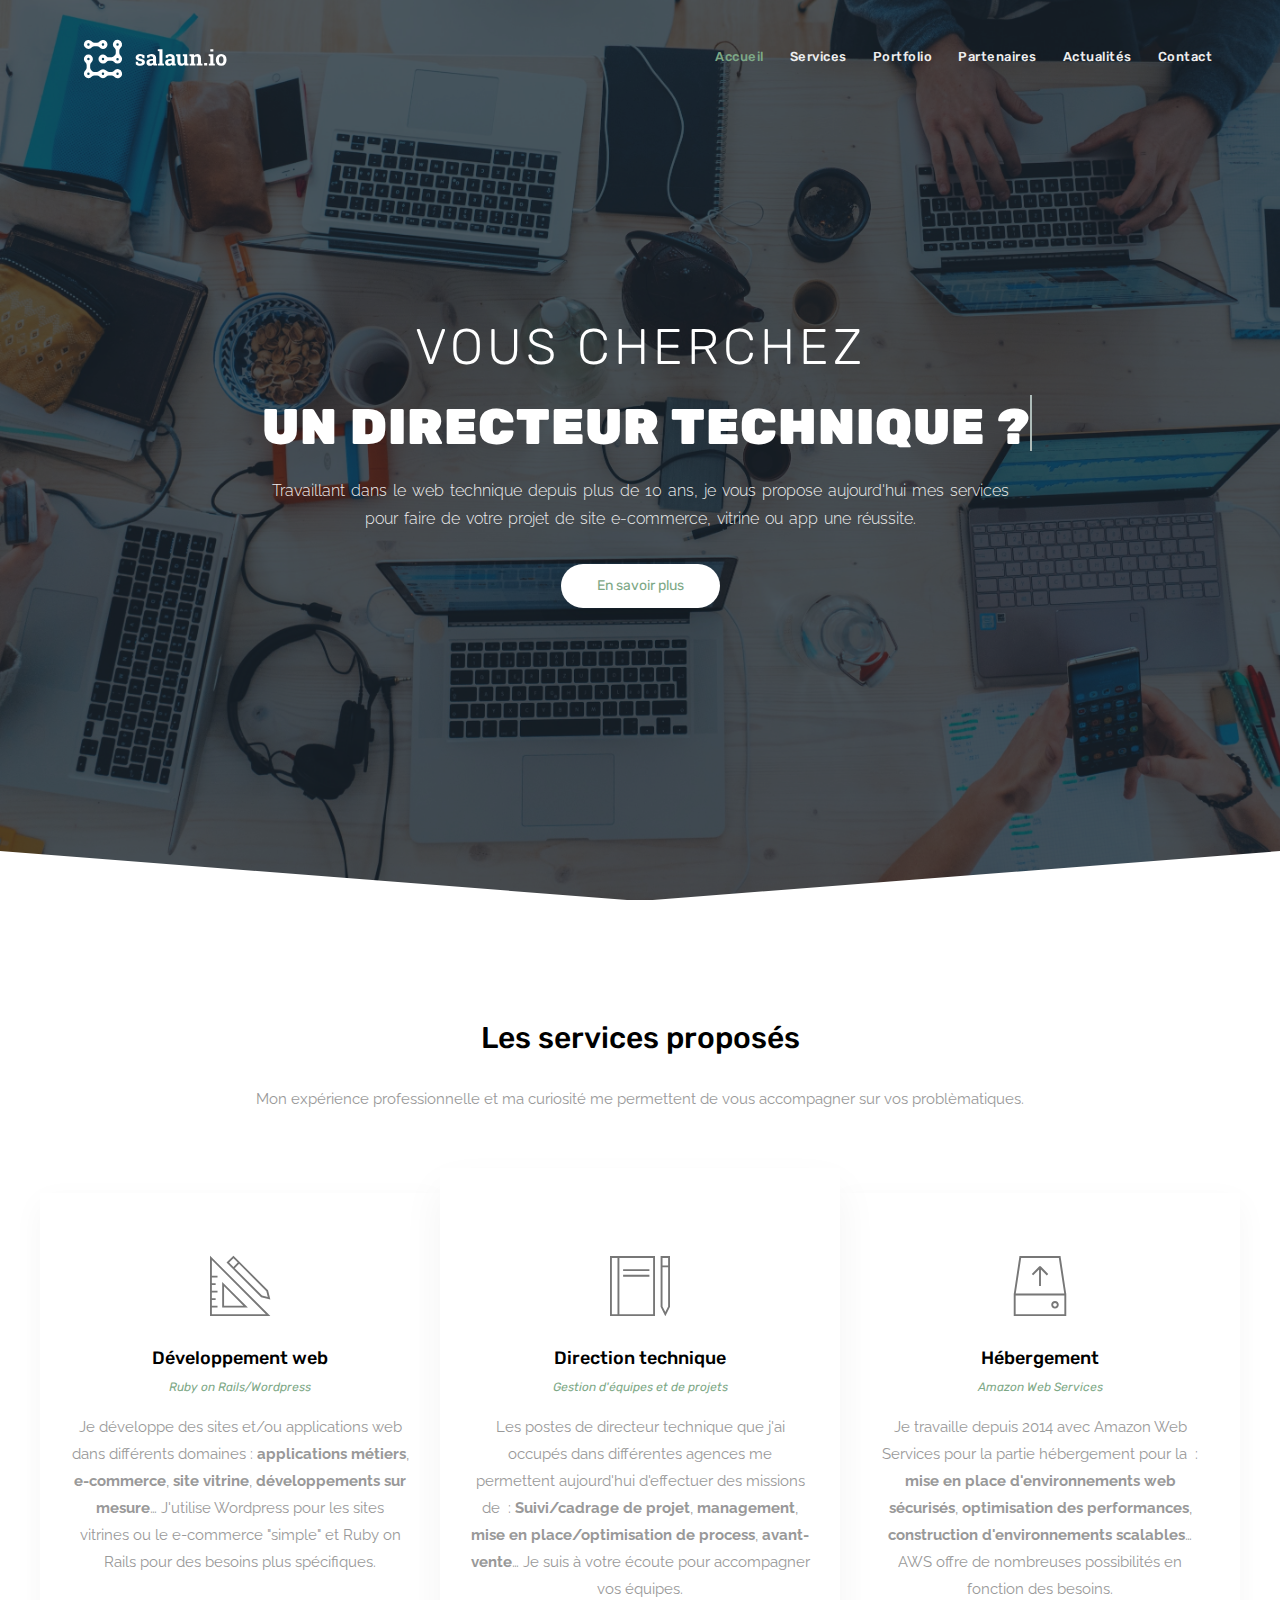
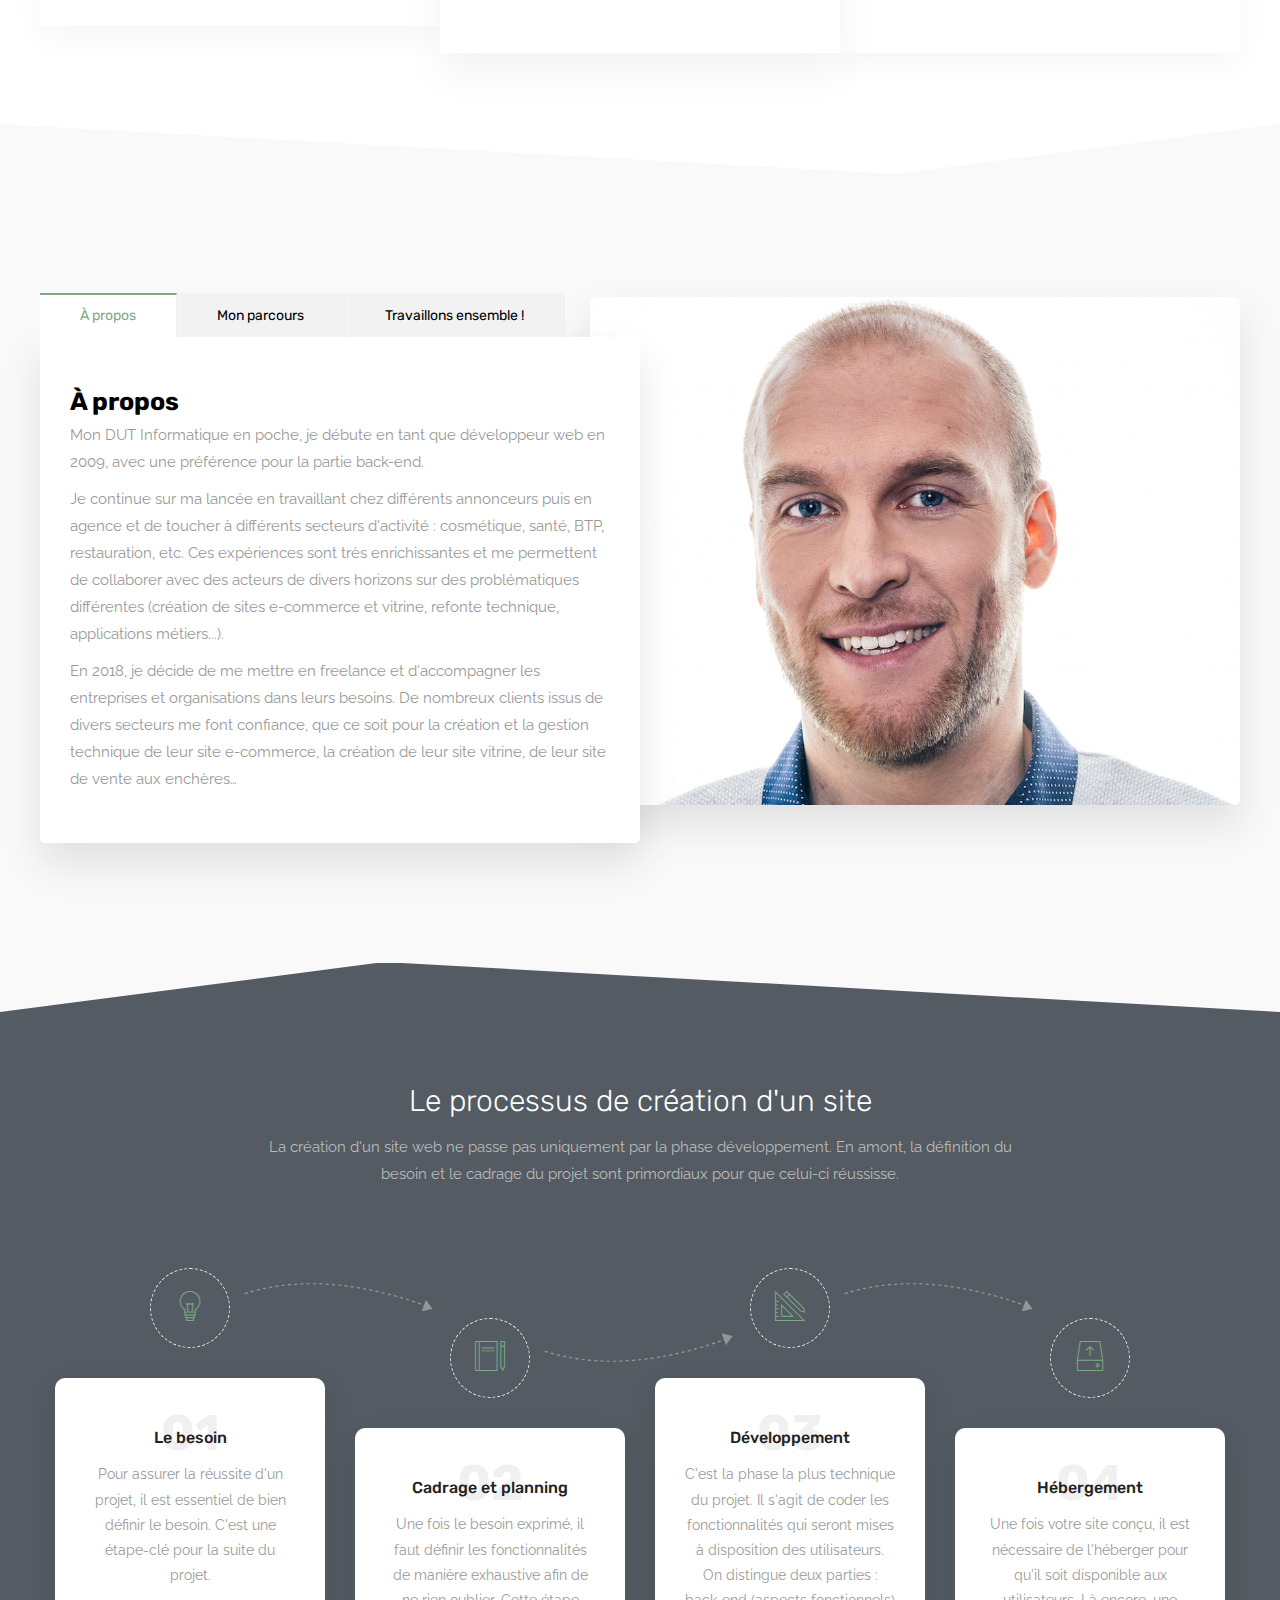
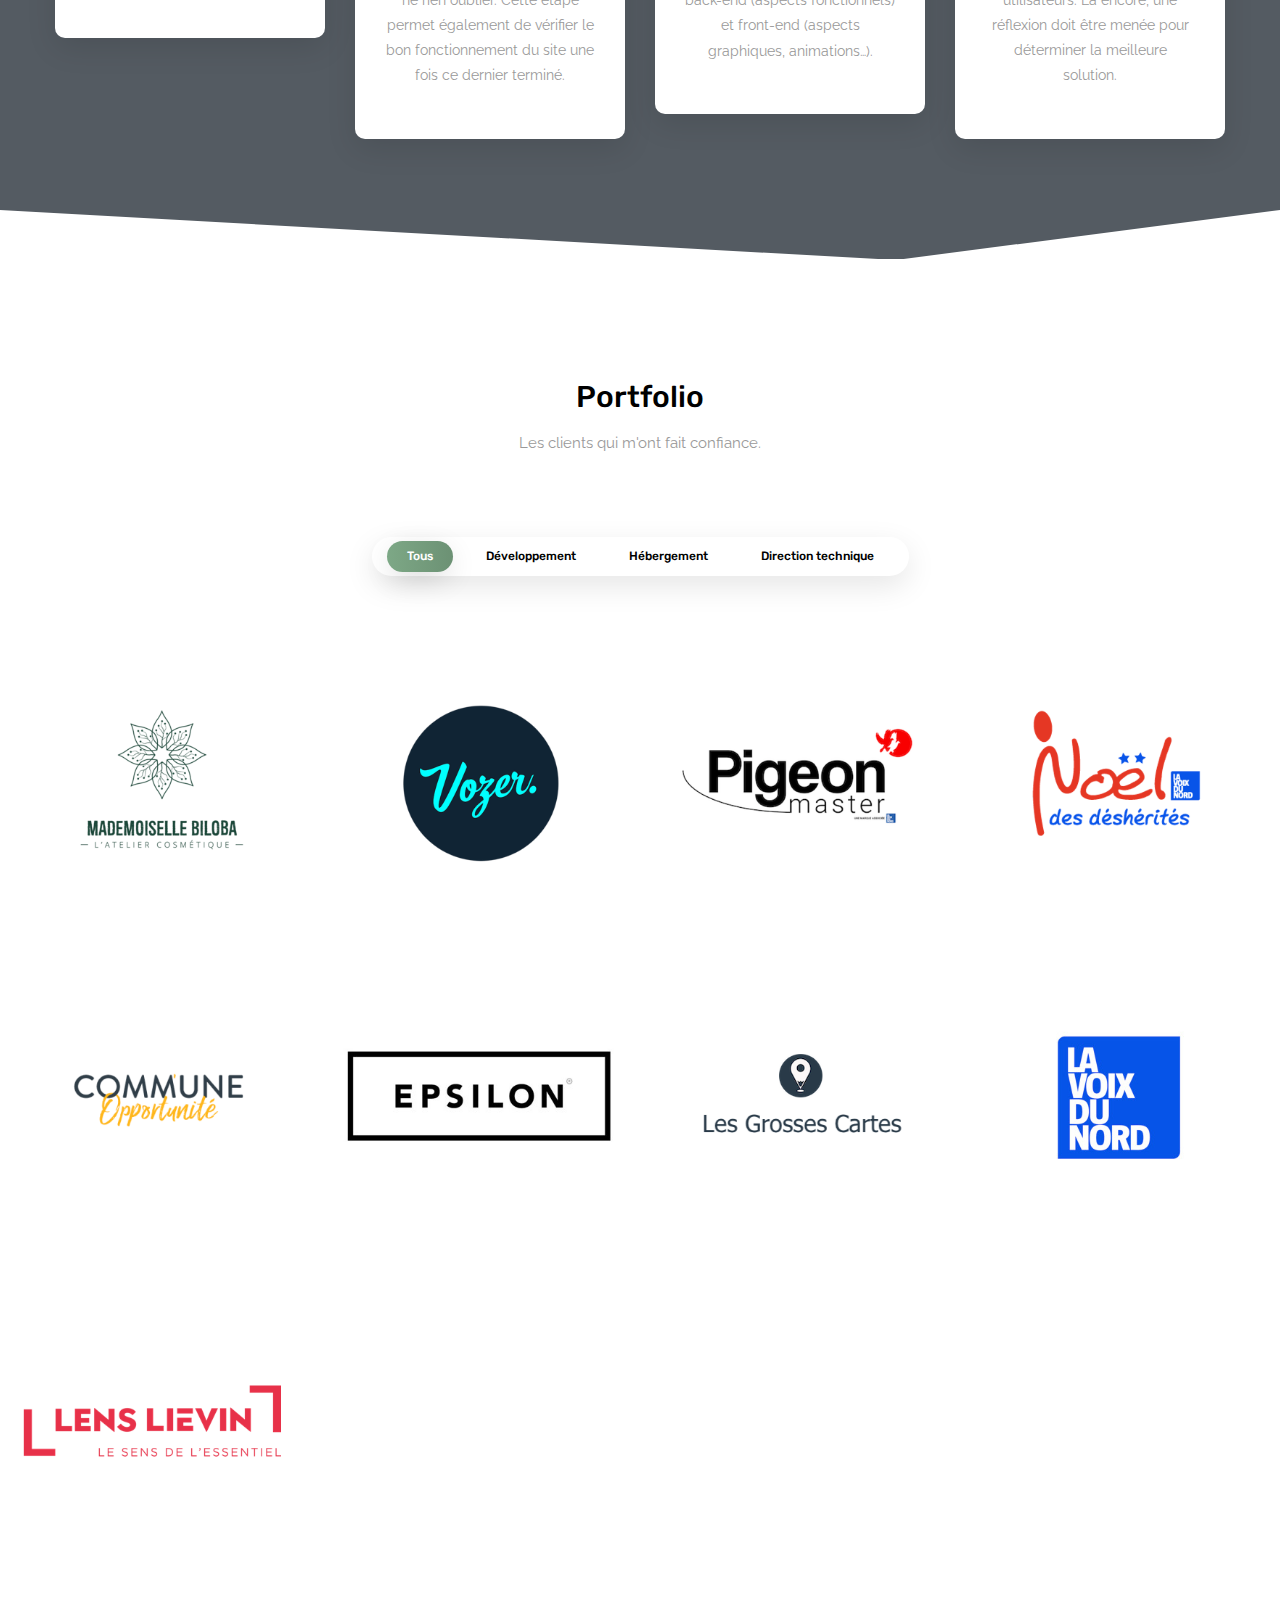
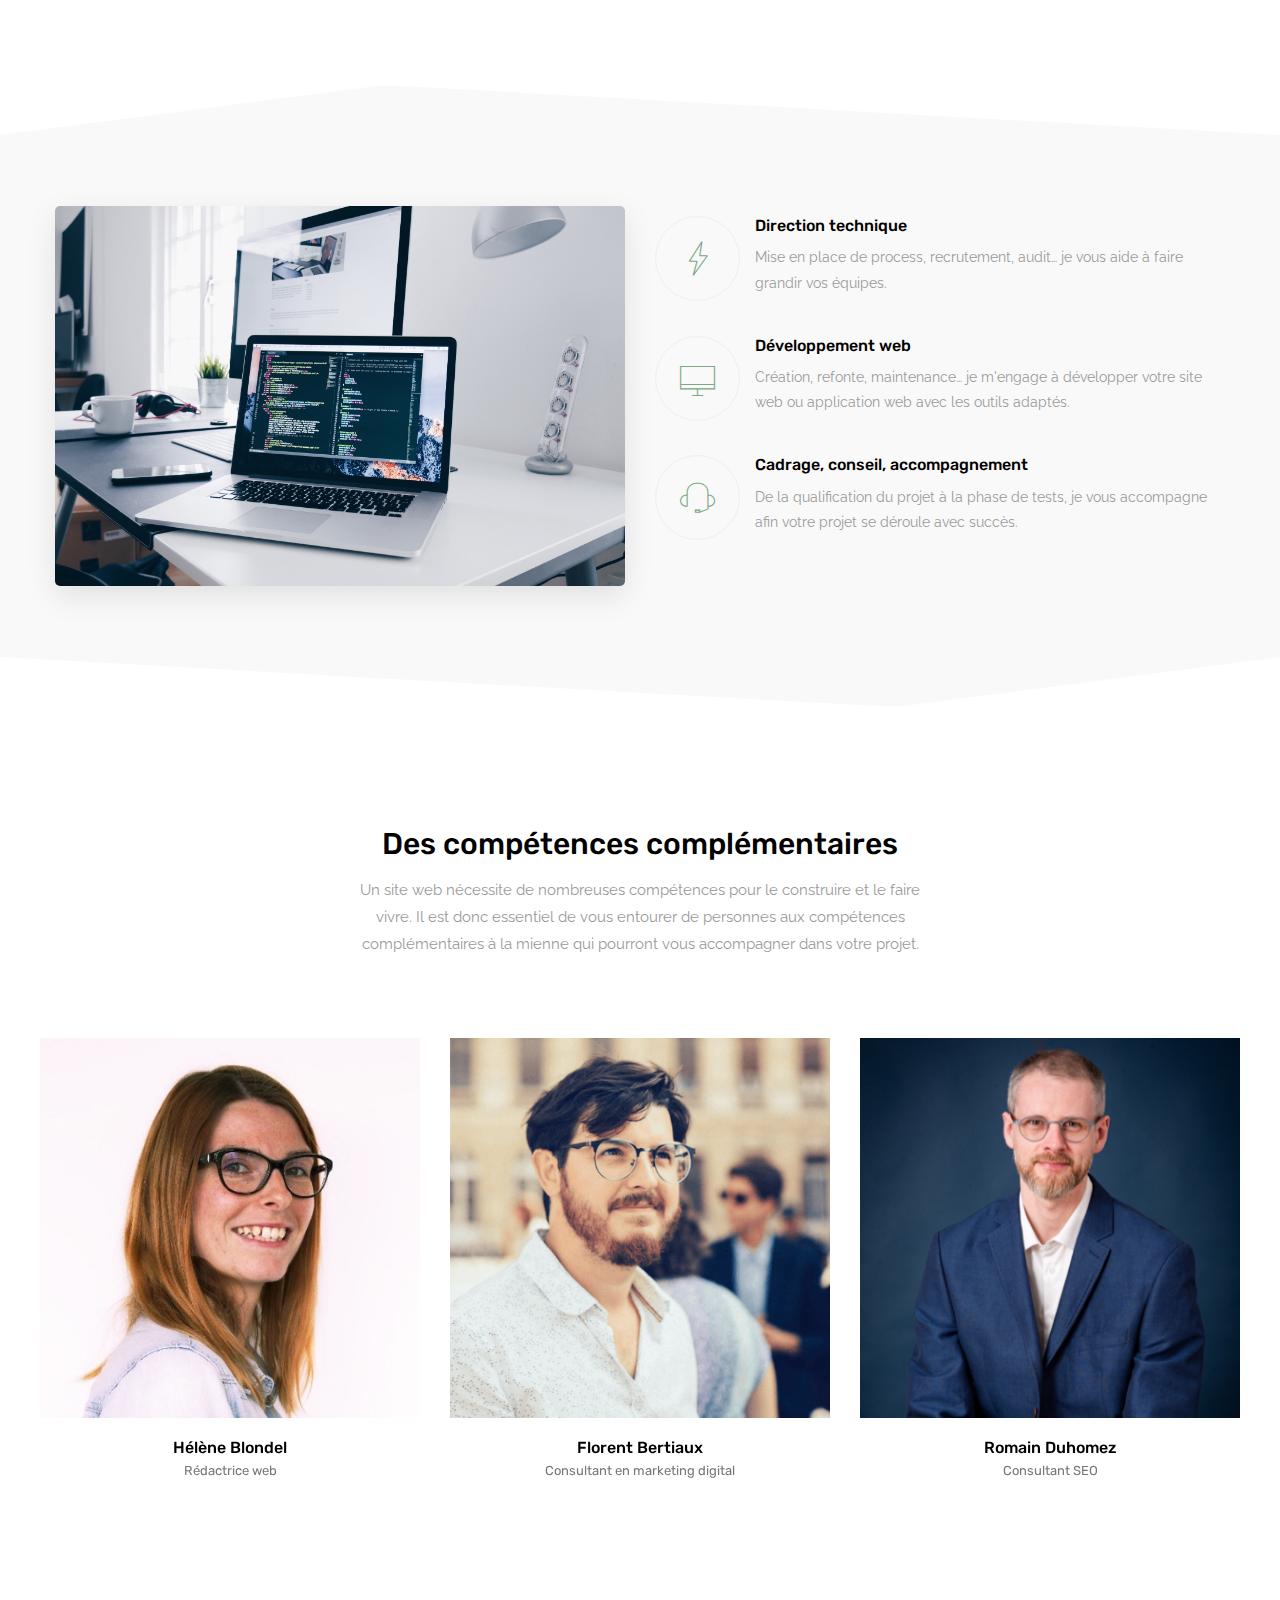
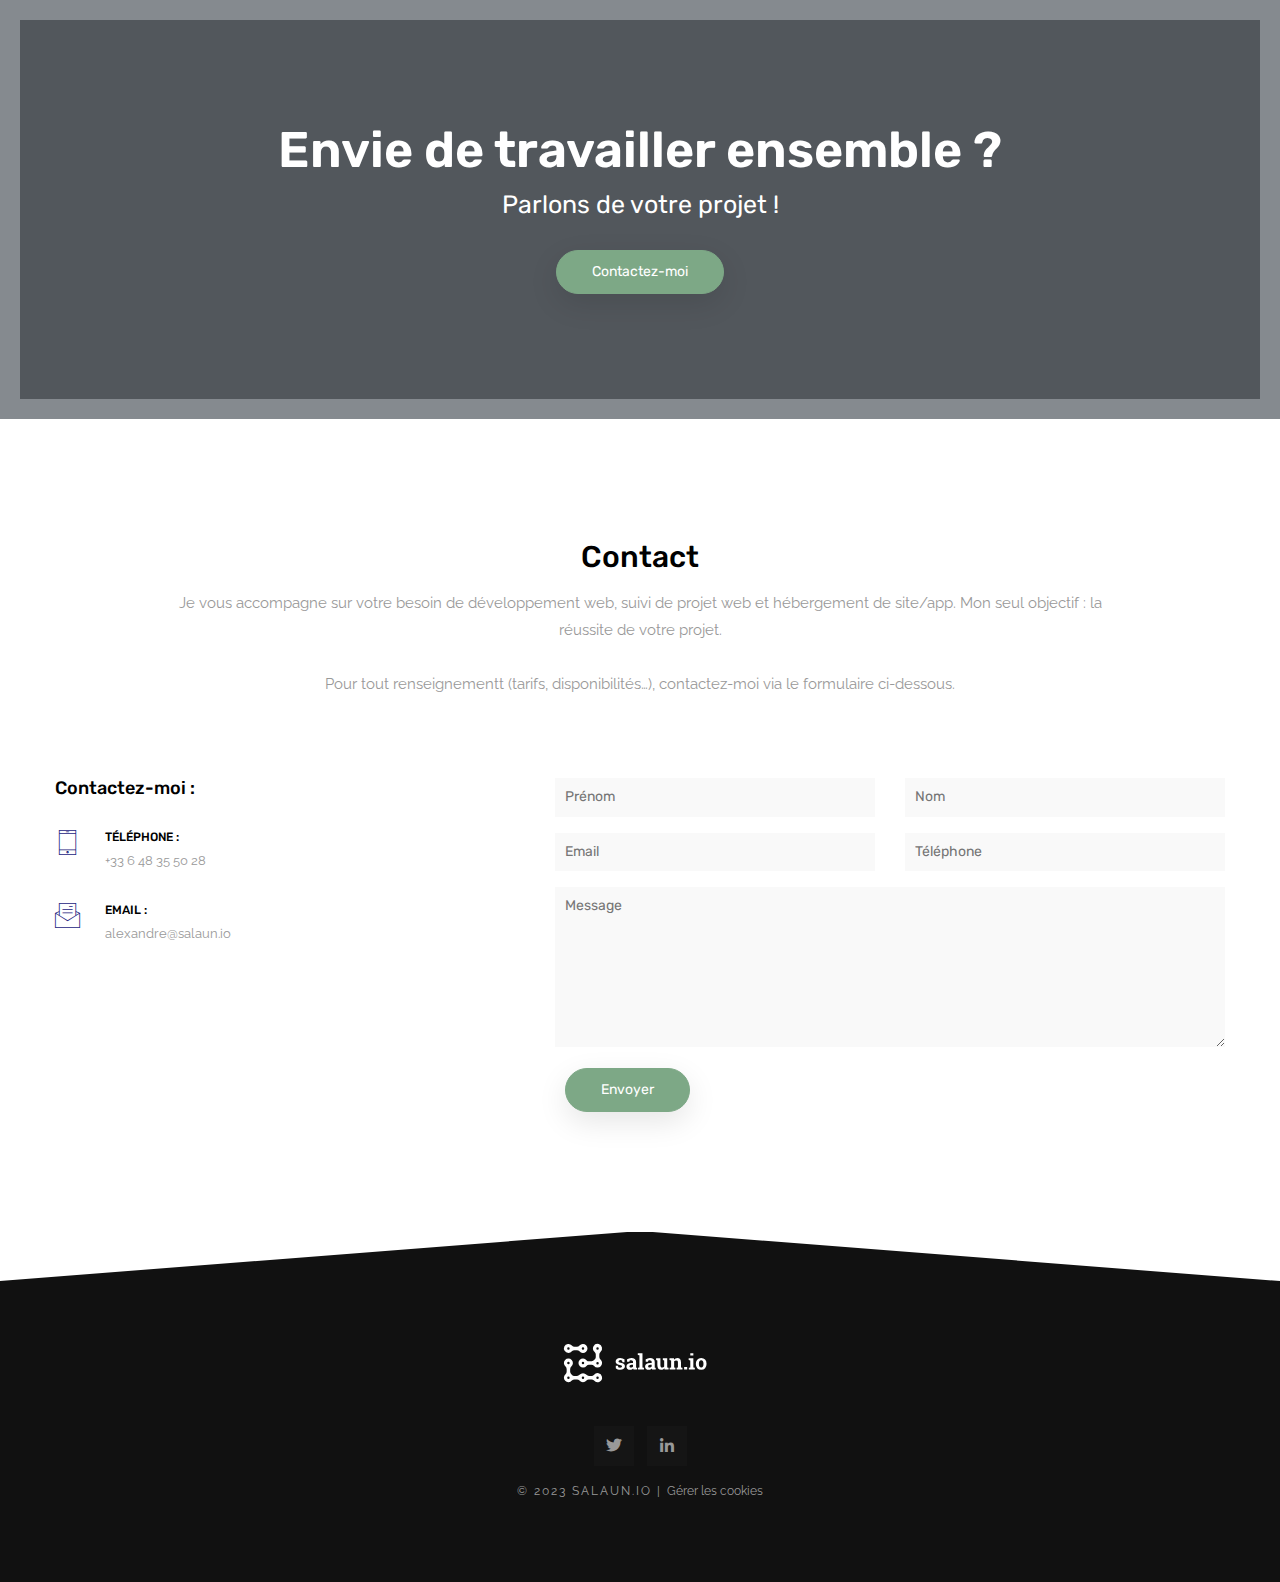
==== index.html @ d4b30d3d "Initial commit" ====
<!DOCTYPE html>
<html lang="fr">
  <head>
    <script id="Cookiebot" src="https://consent.cookiebot.com/uc.js" data-cbid="f3ce8b31-81d0-4a44-9e76-6435f26214bf" data-blockingmode="auto" type="text/javascript"></script>

    <meta charset="utf-8">
		<meta http-equiv="X-UA-Compatible" content="IE=edge" />
    <meta name="viewport" content="width=device-width, initial-scale=1, maximum-scale=1" />
		<meta name="author" content="Alexandre Salaün" />
    <meta name="description" content="Vous recherchez un développeur web ou chef de projet pour votre (futur) site e-commerce, vitrine ou app ? Découvrez mes services. Dispo sur Lille/Paris." />

    <title>Alexandre Salaün | Développement web & direction technique</title>

    <script data-cookieconsent="ignore">
      window.dataLayer = window.dataLayer || [];
      function gtag() {
        dataLayer.push(arguments);
      }
      gtag("consent", "default", {
        ad_storage: "denied",
        analytics_storage: "granted",
        wait_for_update: 500
      });
      gtag("set", "ads_data_redaction", true);
    </script>
    <!-- Google Tag Manager -->
    <script>(function(w,d,s,l,i){w[l]=w[l]||[];w[l].push({'gtm.start':
    new Date().getTime(),event:'gtm.js'});var f=d.getElementsByTagName(s)[0],
    j=d.createElement(s),dl=l!='dataLayer'?'&l='+l:'';j.async=true;j.src=
    'https://www.googletagmanager.com/gtm.js?id='+i+dl;f.parentNode.insertBefore(j,f);
    })(window,document,'script','dataLayer','GTM-WS8DFVT');</script>
    <!-- End Google Tag Manager -->

		<link rel="shortcut icon" href="img/favicon.ico" />
    <link rel="apple-touch-icon" href="touch-icon-iphone.png">
    <link rel="apple-touch-icon" sizes="76x76" href="touch-icon-ipad.png">
    <link rel="apple-touch-icon" sizes="120x120" href="touch-icon-iphone-retina.png">
    <link rel="apple-touch-icon" sizes="152x152" href="touch-icon-ipad-retina.png">

		<link href="https://fonts.googleapis.com/css?family=Raleway:100,200,300,400,500,600,700,800" rel="stylesheet">
    <link href="https://fonts.googleapis.com/css?family=Rubik:300,400,500,700,900" rel="stylesheet">

		<link rel="stylesheet" href="css/plugins.css" />
    <link rel="stylesheet" href="css/style.css" />
    <link rel="stylesheet" href="css/custom-style.css" />

    <meta property="og:url" content="https://alexandre.salaun.io/" />
    <meta property="og:locale" content="fr_FR" />
    <meta property="og:type" content="website" />
    <meta property="og:title" content="Alexandre Salaün | Développement web & direction technique" />
    <meta property="og:description" content="Vous recherchez un développeur web ou chef de projet pour votre (futur) site e-commerce, vitrine ou app ? Découvrez mes services. Dispo sur Lille/Paris." />
    <meta property="og:image" content="https://alexandre.salaun.io/img/salaun.io.png" />
  </head>
  <body>
    <!-- Google Tag Manager (noscript) -->
    <noscript><iframe src="https://www.googletagmanager.com/ns.html?id=GTM-WS8DFVT" height="0" width="0" style="display:none;visibility:hidden"></iframe></noscript>
    <!-- End Google Tag Manager (noscript) -->

    <script type="application/ld+json">
    {
      "@context": "http://schema.org",
      "@type": "Organization",
      "url": "https://alexandre.salaun.io",
      "name": "Alexandre Salaün",
      "email": "mailto:alexandre@salaun.io",
      "description": "Conseil et développement web",
      "telephone": "+33648355028"
      }
    }
    </script>

  	<div class="loading">
  		<div class="text-center middle">
  			<div class="lds-ellipsis">
          <div></div>
          <div></div>
          <div></div>
          <div></div>
        </div>
  		</div>
  	</div>
		<nav class="navbar navbar-expand-lg">
			<div class="container">
        <a class="logo" href="#">
          <img src="img/logo-light.svg" alt="salaun.io">
        </a>

			  <button class="navbar-toggler" type="button" data-toggle="collapse" data-target="#navbarSupportedContent" aria-controls="navbarSupportedContent" aria-expanded="false" aria-label="Toggle navigation">
			    <span class="icon-bar"><i class="fas fa-bars"></i></span>
			  </button>

			  <div class="collapse navbar-collapse" id="navbarSupportedContent">
			    <ul class="navbar-nav ml-auto">
			      <li class="nav-item">
			        <a class="nav-link active" href="#" data-scroll-nav="0">Accueil</a>
			      </li>
			      <li class="nav-item">
              <a class="nav-link" href="#" data-scroll-nav="1">Services</a>
            </li>
			      <li class="nav-item">
			        <a class="nav-link" href="#" data-scroll-nav="2">Portfolio</a>
			      </li>
            <li class="nav-item">
              <a class="nav-link" href="#" data-scroll-nav="3">Partenaires</a>
            </li>
			      <li class="nav-item">
			        <a class="nav-link" href="#" data-scroll-nav="4">Actualités</a>
			      </li>
			      <li class="nav-item">
			        <a class="nav-link" href="#" data-scroll-nav="5">Contact</a>
			      </li>
			    </ul>
			  </div>
			</div>
		</nav>

    <header class="header valign bg-img" data-scroll-index="0" data-overlay-dark="7" data-background="img/header-bg.jpg" data-stellar-background-ratio="0.5">
    	<div class="container">
    		<div class="text-center caption mt-30">
          <h4>Vous cherchez</h4>
          <h1 class="cd-headline clip">
              <span class="blc"></span>
              <span class="cd-words-wrapper">
                <b class="is-visible">un directeur technique ?</b>
                <b>un développeur web ?</b>
                <b>un accompagnement adapté ?</b>
              </span>
          </h1>
          <div class="row">
            <div class="offset-md-1 col-md-10 offset-lg-2 col-lg-8">
              <p>Travaillant dans le web technique depuis plus de 10 ans, je vous propose aujourd'hui mes services pour faire de votre projet de site e-commerce, vitrine ou app une réussite.</p>
            </div>
          </div>
          <a href="#" data-scroll-nav="1" class="butn butn-light mt-30">
            <span>En savoir plus</span>
          </a>
        </div>
    	</div>
      <div class="curve curve-bottom curve-center"></div>
    </header>

    <section class="hero" data-scroll-index="1">
      <div class="section-padding pos-re">
        <div class="container">
          <div class="row">
            <div class="offset-lg-2 col-lg-8 offset-md-1 col-md-10 text-center mb-80">
              <h4 class="extra-title">Les services proposés</h4>
              <p>Mon expérience professionnelle et ma curiosité me permettent de vous accompagner sur vos problèmatiques.</p>
            </div>

            <div class="feat-item mb-md50 col-lg-4">
              <div class="text-center">
                <span class="icon icon-basic-pencil-ruler"></span>
                <h5>Développement web</h5>
                <h6>Ruby on Rails/Wordpress</h6>
                <p>Je développe des sites et/ou applications web dans différents domaines&nbsp;: <b>applications métiers</b>, <b>e-commerce</b>, <b>site vitrine</b>, <b>développements sur mesure</b>… J'utilise Wordpress pour les sites vitrines ou le e-commerce "simple" et Ruby on Rails pour des besoins plus spécifiques.</p>
              </div>
            </div>

            <div class="feat-item active mb-md50 col-lg-4">
              <div class="text-center">
                <span class="icon icon-basic-book-pencil"></span>
                <h5>Direction technique</h5>
                <h6>Gestion d'équipes et de projets</h6>
                <p>Les postes de directeur technique que j'ai occupés dans différentes agences me permettent aujourd'hui d'effectuer des missions de &nbsp;: <b>Suivi/cadrage de projet</b>, <b>management</b>, <b>mise en place/optimisation de process</b>, <b>avant-vente</b>… Je suis à votre écoute pour accompagner vos équipes.</p>
              </div>
            </div>

            <div class="feat-item col-lg-4">
              <div class="text-center">
                <span class="icon icon-basic-server-upload"></span>
                <h5>Hébergement</h5>
                <h6>Amazon Web Services</h6>
                <p>Je travaille depuis 2014 avec Amazon Web Services pour la partie hébergement pour la &nbsp;: <b>mise en place d'environnements web sécurisés</b>, <b>optimisation des performances</b>, <b>construction d'environnements scalables</b>… AWS offre de nombreuses possibilités en fonction des besoins.</p>
              </div>
            </div>
          </div>
        </div>
        <div class="curve curve-gray-b curve-bottom"></div>
      </div>

      <div class="tabs-section section-padding bg-gray">
        <div class="container">
          <div class="row">
            <ul class="col-md-12 nav nav-pills tabs" id="pills-tab" role="tablist">
              <li class="nav-item one active">
                <a class="nav-link active" id="pills-home-tab" data-toggle="pill" href="#tab1" role="tab" aria-controls="tab1" aria-selected="true">À propos</a>
              </li>
              <li class="nav-item two">
                <a class="nav-link" id="pills-profile-tab" data-toggle="pill" href="#tab2" role="tab" aria-controls="tab2" aria-selected="false">Mon parcours</a>
              </li>
              <li class="nav-item three">
                <a class="nav-link" id="pills-contact-tab" data-toggle="pill" href="#tab3" role="tab" aria-controls="tab3" aria-selected="false">Travaillons ensemble !</a>
              </li>
            </ul>

            <div class="tab-content col-lg-12" id="pills-tabContent">
              <div class="tab-pane fade show active" id="tab1" role="tabpanel" aria-labelledby="pills-home-tab">
                <div class="row">
                  <div class="left col-lg-6">
                    <div class="about box-white">
                      <h5 class="title">À propos</h5>
                      <p class="mb-10">Mon DUT Informatique en poche, je débute en tant que développeur web en 2009, avec une préférence pour la partie back-end.</p>
                      <p class="mb-10">Je continue sur ma lancée en travaillant chez différents annonceurs puis en agence et de toucher à différents secteurs d'activité : cosmétique, santé, BTP, restauration, etc. Ces expériences sont très enrichissantes et me permettent de collaborer avec des acteurs de divers horizons sur des problématiques différentes (création de sites e-commerce et vitrine, refonte technique, applications métiers...).</p>
                      <p>En 2018, je décide de me mettre en freelance et d'accompagner les entreprises et organisations dans leurs besoins. De nombreux clients issus de divers secteurs me font confiance, que ce soit pour la création et la gestion technique de leur site e-commerce, la création de leur site vitrine, de leur site de vente aux enchères…</p>
                    </div>
                  </div>
                  <div class="col-lg-6 image">
                    <div class="img">
                      <img src="img/alexandre_salaun.jpg" alt="">
                    </div>
                  </div>
                </div>
              </div>
              <div class="tab-pane fade" id="tab2" role="tabpanel" aria-labelledby="pills-home-tab">
                <div class="row">
                  <div class="left col-lg-6">
                    <div class="mission box-white">
                      <h5 class="title">Mon parcours</h5>
                      <ul class="jobs-history">
                        <li>
                          Depuis 2019 | <b>Directeur technique/développeur web</b> – ​Freelance
                        </li>
                        <li>
                          Depuis 2018 | <b>​Directeur technique associé​</b> – <a href="" target="">​Comm’une opportunité</a>
                          <ul class='missions-list'>
                            <li>Développement web (Ruby on Rails) et gestion/cadrage de projet</li>
                          </ul>
                        </li>
                        <li>
                          2017-2019 | <b>​Directeur technique</b> – <a href="" target="">Silicon Salad</a>
                          <ul class='missions-list'>
                            <li>Management d’équipe, gestion de projet/relation clients, développement back-end (Ruby On Rails), hébergement de sites et applications web (Amazon Web Services)</li>
                          </ul>
                        </li>
                        <li>
                          2014-2017 | <b>​​Lead Developer</b> – <a href="" target="">Silicon Salad</a>
                          <ul class='missions-list'>
                            <li>Développement de sites et applications web (Ruby On Rails) : e-commerce sur mesure, API, applications métiers… et hébergement de sites et applications web (Amazon Web Services)</li>
                          </ul>
                        </li>
                        <li>
                          2011-2014 | <b>​​Développeur web​</b> – <a href="" target="">Synbioz</a>
                          <ul class='missions-list'>
                            <li>Développement de sites et applications web (Ruby On Rails) : e-commerce, sites et applications métiers</li>
                          </ul>
                        </li>
                        <li>
                          2010-2011 | <b>​​Développeur web​</b> – <a href="" target="">Hospimedia</a>
                          <ul class='missions-list'>
                            <li>Maintenance et évolution des sites de la société (PHP, Ruby On Rails) : portail de recrutement, site vitrine, application métier</li>
                          </ul>
                        </li>
                        <li>
                          2009-2010 | <b>​​Développeur web​</b> – <a href="" target="">Laboratoires Gilbert</a>
                          <ul class='missions-list'>
                            <li>Développement de sites et applications pour les différentes marques du Groupe Batteur (PHP et Ruby) : e-commerce, sites vitrines, application métier…</li>
                          </ul>
                        </li>
                      </ul>
                    </div>
                  </div>
                  <div class="col-lg-6 image">
                    <div class="img">
                      <img src="img/alexandre_salaun.jpg" alt="">
                    </div>
                  </div>
                </div>
              </div>
              <div class="tab-pane fade" id="tab3" role="tabpanel" aria-labelledby="pills-home-tab">
                <div class="row">
                  <div class="left col-lg-6">
                    <div class="why-us box-white">
                      <h5 class="title">Travaillons ensemble !</h5>
                      <p>Mon profil vous intéresse ? Vous souhaitez échanger sur vos besoins ?</p>
                      <div class="text-center mt-30">
                        <a class="butn butn-bg" href="#" data-scroll-nav="5">
                          <span>Contactez-moi</span>
                        </a>
                      </div>
                    </div>
                  </div>
                  <div class="col-lg-6 image">
                    <div class="img owl-carousel owl-theme carousel-single">
                      <img src="img/slide1.jpg" alt="">
                      <img src="img/slide2.jpg" alt="">
                      <img src="img/slide3.jpg" alt="">
                    </div>
                  </div>
                </div>
              </div>
            </div>
          </div>
        </div>
      </div>
    </section>

    <div class="process section-padding bg-img bg-fixed pos-re text-center" data-overlay-dark="7" data-background="img/bg-dev.jpg">
      <div class="container">
        <div class="row">
          <div class="section-head offset-md-2 col-md-8 offset-lg-2 col-lg-8">
            <h4><span>Le processus de création d'un site</span></h4>
            <p>La création d'un site web ne passe pas uniquement par la phase développement. En amont, la définition du besoin et le cadrage du projet sont primordiaux pour que celui-ci réussisse.</p>
          </div>
          <div class="full-width clearfix"></div>
          <div class="col-lg-3 col-md-6">
            <div class="item first mb-md50">
              <img src="img/arrow.png" class="tobotm" alt="">
              <span class="icon icon-basic-lightbulb"></span>
              <div class="cont">
                <h3>01</h3>
                <h6>Le besoin</h6>
                <p>Pour assurer la réussite d'un projet, il est essentiel de bien définir le besoin. C'est une étape-clé pour la suite du projet.</p>
              </div>
            </div>
          </div>

          <div class="col-lg-3 col-md-6">
            <div class="item odd mb-md50">
              <img src="img/arrow.png" alt="">
              <span class="icon icon-basic-book-pencil"></span>
              <div class="cont">
                <h3>02</h3>
                <h6>Cadrage et planning</h6>
                <p>Une fois le besoin exprimé, il faut définir les fonctionnalités de manière exhaustive afin de ne rien oublier. Cette étape permet également de vérifier le bon fonctionnement du site une fois ce dernier terminé.</p>
              </div>
            </div>
          </div>

          <div class="col-lg-3 col-md-6">
            <div class="item mb-sm50">
              <img src="img/arrow.png" class="tobotm" alt="">
              <span class="icon icon-basic-pencil-ruler"></span>
              <div class="cont">
                <h3>03</h3>
                <h6>Développement</h6>
                <p>C'est la phase la plus technique du projet. Il s'agit de coder les fonctionnalités qui seront mises à disposition des utilisateurs. On distingue deux parties : back-end (aspects fonctionnels) et front-end (aspects graphiques, animations…).</p>
              </div>
            </div>
          </div>

          <div class="col-lg-3 col-md-6">
            <div class="item odd">
              <span class="icon icon-basic-server-upload"></span>
              <div class="cont">
                <h3>04</h3>
                <h6>Hébergement</h6>
                <p>Une fois votre site conçu, il est nécessaire de l'héberger pour qu'il soit disponible aux utilisateurs. Là encore, une réflexion doit être menée pour déterminer la meilleure solution.</p>
              </div>
            </div>
          </div>
        </div>
      </div>
      <div class="curve curve-gray-t curve-top"></div>
      <div class="curve curve-bottom"></div>
    </div>

    <section class="works section-padding" data-scroll-index="2">
      <div class="container">
        <div class="row">
          <div class="section-head offset-md-2 col-md-8 offset-lg-3 col-lg-6">
            <h4>Portfolio</h4>
            <p>Les clients qui m'ont fait confiance.</p>
          </div>
        </div>
      </div>

      <div class="container-fluid">
        <div class="row">
          <div class="filtering text-center mb-30 col-sm-12">
            <div class="filter">
              <span data-filter='*' class="active">Tous</span>
              <span data-filter='.dev'>Développement</span>
              <span data-filter='.hosting'>Hébergement</span>
              <span data-filter='.cto'>Direction technique</span>
            </div>
          </div>
          <div class="clearfix"></div>
          <div class="gallery full-width">
            <div class="col-lg-3 col-md-4 col-sm-6 items dev">
              <div class="item-img">
                <img src="img/portfolio/biloba.png" alt="image">
                <div class="item-img-overlay">
                  <div class="overlay-info full-width">
                    <p>Wordpress, Woocommerce</p>
                    <h6>Maintien en condition opérationnelle et évolutions du site <a href="https://mademoiselle-biloba.fr/" target="_blank">mademoiselle-biloba.fr</a></h6>
                    <a href="img/portfolio/biloba2.png" class="popimg">
                      <span class="icon"><i class="fas fa-long-arrow-alt-right"></i></span>
                    </a>
                  </div>
                </div>
              </div>
            </div>

            <div class="col-lg-3 col-md-4 col-sm-6 items hosting dev">
              <div class="item-img">
                <img src="img/portfolio/vozer.png" alt="image">
                <div class="item-img-overlay">
                  <div class="overlay-info full-width">
                    <p>AWS, Ruby on Rails</p>
                    <h6>Mise en place de l'infrastructure d'hébergement et mise à disposition de <a href="https://vozer.fr/la-carte-ultime-de-lille/" target="_blank">cartes</a> permettant la mise en avant de points d'intérêts.</h6>
                    <a href="img/portfolio/vozer2.png" class="popimg">
                      <span class="icon"><i class="fas fa-long-arrow-alt-right"></i></span>
                    </a>
                  </div>
                </div>
              </div>
            </div>

            <div class="col-lg-3 col-md-4 col-sm-6 items hosting dev">
              <div class="item-img">
                <img src="img/portfolio/pigeon-master.png" alt="image">
                <div class="item-img-overlay">
                  <div class="overlay-info full-width">
                    <p>Wordpress, Ruby on Rails</p>
                    <h6>Création d'un <a href="https://pigeon-master.news/" target="_blank">site</a> permettant de suivre les actualités de la colombophilie et de créer des <a href="https://encheres.pigeon-master.news/" target="_blank">ventes aux enchères</a> (Ruby).</h6>
                    <a href="img/portfolio/pigeon-master2.png" class="popimg">
                      <span class="icon"><i class="fas fa-long-arrow-alt-right"></i></span>
                    </a>
                  </div>
                </div>
              </div>
            </div>

            <div class="col-lg-3 col-md-4 col-sm-6 items dev">
              <div class="item-img">
                <img src="img/portfolio/noel-desherites.png" alt="image">
                <div class="item-img-overlay">
                  <div class="overlay-info full-width">
                    <p>Wordpress</p>
                    <h6>Refonte du site de <a href="https://noeldesdesherites.fr/" target="_blank">l'association du Noël des déshérités</a> : présentation de l'association, évènements, dons…</h6>
                    <a href="img/portfolio/noel-desherites2.png" class="popimg">
                      <span class="icon"><i class="fas fa-long-arrow-alt-right"></i></span>
                    </a>
                  </div>
                </div>
              </div>
            </div>

            <div class="col-lg-3 col-md-4 col-sm-6 items dev cto hosting">
              <div class="item-img">
                <img src="img/portfolio/commune-opportunite.png" alt="image">
                <div class="item-img-overlay">
                  <div class="overlay-info full-width">
                    <p>Ruby on Rails</p>
                    <h6>Développement de <a href="https://www.commune-opportunite.fr/" target="_blank">la plateforme web</a>, direction technique et gestion de l'hébergement chez Amazon Web Services.</h6>
                    <a href="img/portfolio/commune-opportunite2.png" class="popimg">
                      <span class="icon"><i class="fas fa-long-arrow-alt-right"></i></span>
                    </a>
                  </div>
                </div>
              </div>
            </div>

            <div class="col-lg-3 col-md-4 col-sm-6 items cto">
              <div class="item-img">
                <img src="img/portfolio/epsilon.jpg" alt="image">
                <div class="item-img-overlay">
                  <div class="overlay-info full-width">
                    <p>Directeur technique</p>
                    <h6>Direction de l'équipe de développement du Pôle Services (gestion d'équipe et de projets, mise en place de process, avant-vente…)</h6>
                    <a href="img/portfolio/epsilon.jpg" class="popimg">
                      <span class="icon"><i class="fas fa-long-arrow-alt-right"></i></span>
                    </a>
                  </div>
                </div>
              </div>
            </div>

            <div class="col-lg-3 col-md-4 col-sm-6 items hosting dev">
              <div class="item-img">
                <img src="img/portfolio/lgc.png" alt="image">
                <div class="item-img-overlay">
                  <div class="overlay-info full-width">
                    <p>Wordpress, Ruby on Rails</p>
                    <h6>Développement d'un <a href="https://demo.lesgrossescartes.com/m/lille" target="_blank">service permettant de mettre en ligne une carte</a> avec des points d'interêt basé sur OpenStreetMap.</h6>
                    <a href="img/portfolio/lgc2.png" class="popimg">
                      <span class="icon"><i class="fas fa-long-arrow-alt-right"></i></span>
                    </a>
                  </div>
                </div>
              </div>
            </div>

            <div class="col-lg-3 col-md-4 col-sm-6 items dev">
              <div class="item-img">
                <img src="img/portfolio/vdn.jpg" alt="image">
                <div class="item-img-overlay">
                  <div class="overlay-info full-width">
                    <p>Wordpress, Woocommerce</p>
                    <h6>Refonte du <a href="https://editions.lavoixdunord.fr/" target="_blank">site de La Voix du Nord</a> permettant la vente des livres et autres objets publicitaires du journal.</h6>
                    <a href="img/portfolio/vdn2.png" class="popimg">
                      <span class="icon"><i class="fas fa-long-arrow-alt-right"></i></span>
                    </a>
                  </div>
                </div>
              </div>
            </div>

            <div class="col-lg-3 col-md-4 col-sm-6 items dev">
              <div class="item-img">
                <img src="img/portfolio/lens-lievin.png" alt="image">
                <div class="item-img-overlay">
                  <div class="overlay-info full-width">
                    <p>Ruby on Rails</p>
                    <h6>Développement sur mesure de <a href="https://maps.lesgrossescartes.com/m/lens-lievin-tourisme" target="_blank">cartes interactives</a> permettant la mise en avant de points d'intérêt.</h6>
                    <a href="img/portfolio/lens-lievin2.png" class="popimg">
                      <span class="icon"><i class="fas fa-long-arrow-alt-right"></i></span>
                    </a>
                  </div>
                </div>
              </div>
            </div>
          </div>
        </div>
      </div>
    </section>

    <div class="why-us section-padding bg-gray pos-re">
      <div class="container">
        <div class="row">
          <div class="col-lg-6">
            <div class="img mb-md50">
              <img src="img/bg-dev.jpg" alt="">
            </div>
          </div>
          <div class="col-lg-6">
            <div class="content pt-10">
              <div class="item mb-40">
                <span class="icon icon-basic-bolt"></span>
                <div class="cont">
                  <h5>Direction technique</h5>
                  <p>Mise en place de process, recrutement, audit… je vous aide à faire grandir vos équipes.</p>
                </div>
              </div>
              <div class="item mb-40">
                <span class="icon icon-basic-display"></span>
                <div class="cont">
                  <h5>Développement web</h5>
                  <p>Création, refonte, maintenance… je m'engage à développer votre site web ou application web avec les outils adaptés.</p>
                </div>
              </div>
              <div class="item">
                <span class="icon icon-basic-headset"></span>
                <div class="cont">
                  <h5>Cadrage, conseil, accompagnement</h5>
                  <p>De la qualification du projet à la phase de tests, je vous accompagne afin votre projet se déroule avec succès.</p>
                </div>
              </div>
            </div>
          </div>
        </div>
      </div>
      <div class="curve curve-top"></div>
      <div class="curve curve-bottom"></div>
    </div>

    <section class="team section-padding" data-scroll-index="3">
      <div class="container">
        <div class="row">
          <div class="section-head offset-md-2 col-md-8 offset-lg-3 col-lg-6">
            <h4>Des compétences complémentaires</h4>
            <p>Un site web nécessite de nombreuses compétences pour le construire et le faire vivre. Il est donc essentiel de vous entourer de personnes aux compétences complémentaires à la mienne qui pourront vous accompagner dans votre projet.</p>
          </div>
          <div class="owl-carousel owl-theme">
            <div class="item">
              <div class="team-img">
                <img src="img/team/helene-blondel.jpg" alt="">
                <div class="social">
                  <a href="https://www.linkedin.com/in/heleneblondel/" target="_blank" class="icon">
                    <i class="fab fa-linkedin-in"></i>
                  </a>
                </div>
              </div>
              <div class="info">
                <h6><a href="https://www.blondel.co/" target="_blank">Hélène Blondel</a></h6>
                <span><a href="https://www.agence-bash.fr/" target="_blank">Rédactrice web</a></span>
              </div>
            </div>
            <div class="item">
              <div class="team-img">
                <img src="img/team/florent-bertiaux.png" alt="">
                <div class="social">
                  <a href="https://www.linkedin.com/in/florentbertiaux/" target="_blank" class="icon">
                    <i class="fab fa-linkedin-in"></i>
                  </a>
                </div>
              </div>
              <div class="info">
                <h6><a href="https://leswww.com/" target="_blank">Florent Bertiaux</a></h6>
                <span><a href="https://leswww.com/" target="_blank">Consultant en marketing digital</a></span>
              </div>
            </div>
            <div class="item">
              <div class="team-img">
                <img src="img/team/romain-duhomez.png" alt="">
                <div class="social">
                  <a href="https://www.linkedin.com/in/romain-duhomez/" target="_blank" class="icon">
                    <i class="fab fa-linkedin-in"></i>
                  </a>
                </div>
              </div>
              <div class="info">
                <h6><a href="https://www.rduhomez.fr/" target="_blank">Romain Duhomez</a></h6>
                <span><a href="https://www.rduhomez.fr/" target="_blank">Consultant SEO</a></span>
              </div>
            </div>
          </div>
        </div>
      </div>
    </section>

    <section class="call-action section-padding bg-img bg-fixed" data-overlay-dark="5" data-background="img/header-bg.jpg">
      <div class="container">
        <div class="row">
          <div class="col-lg-12">
            <div class="text-center">
              <h2>Envie de travailler ensemble ?</h2>
              <h5>Parlons de votre projet !</h5>
              <a class="butn butn-bg" href="#" data-scroll-nav="5">
                <span>Contactez-moi</span>
              </a>
            </div>
          </div>
        </div>
      </div>
    </section>

    <section class="contact section-padding" data-scroll-index="5">
      <div class="container">
        <div class="row">
          <div class="section-head offset-md-1 col-md-10 offset-lg-1 col-lg-10">
            <h4>Contact</h4>
            <p>
              Je vous accompagne sur votre besoin de développement web, suivi de projet web et hébergement de site/app. Mon seul objectif : la réussite de votre projet.
              <br /><br />
              Pour tout renseignementt (tarifs, disponibilités…), contactez-moi via le formulaire ci-dessous.
            </p>
          </div>

          <div class="col-lg-5">
            <div class="contact-info mb-md50">
              <h5>Contactez-moi :</h5>
              <div class="item">
                <span class="icon icon-basic-tablet"></span>
                <div class="cont">
                  <h6>Téléphone : </h6>
                  <p class='js--phone'></p>
                </div>
              </div>
              <div class="item">
                <span class="icon icon-basic-mail-open-text"></span>
                <div class="cont">
                  <h6>Email : </h6>
                  <p class='js--mailto'></p>
                </div>
              </div>
            </div>
          </div>

          <div class="col-lg-7">
            <form class="form" id="contact-form" method="post" action="contact.php">
              <div class="messages"></div>
              <div class="controls">
                <div class="row">
                  <div class="col-md-6">
                    <div class="form-group">
                      <input id="form_firstname" type="text" name="firstname" placeholder="Prénom" required="required">
                    </div>
                  </div>
                  <div class="col-md-6">
                    <div class="form-group">
                      <input id="form_lastname" type="text" name="lastname" placeholder="Nom" required="required">
                    </div>
                  </div>
                  <div class="col-md-6">
                    <div class="form-group">
                      <input id="form_email" type="email" name="email" placeholder="Email" required="required">
                    </div>
                  </div>
                  <div class="col-md-6">
                    <div class="form-group">
                      <input id="form_phone" type="text" name="phone" placeholder="Téléphone">
                    </div>
                  </div>
                  <div class="col-md-12">
                    <div class="form-group">
                      <textarea id="form_message" name="message" placeholder="Message" rows="4" required="required"></textarea>
                    </div>
                  </div>

                  <div class="col-md-12">
                    <button type="submit" class="butn butn-bg"><span>Envoyer</span></button>
                  </div>
                </div>
              </div>
            </form>
          </div>
        </div>
      </div>
    </section>

    <footer class="text-center pos-re">
      <div class="container">
        <a class="logo" href="/" data-scroll-nav="0">
          <img src="img/logo-light.svg" alt="logo" style="margin-left:-25px;">
        </a>

        <div class="social">
          <a href="https://twitter.com/alex_salaun">
            <i class="fab fa-twitter"></i>
          </a>
          <a href="https://www.linkedin.com/in/alexandre-salaun-lille/">
            <i class="fab fa-linkedin-in"></i>
          </a>
        </div>

        <p>
          &copy; 2023 salaun.io | <button type="button" class="cs-cookie-btn" data-toggle="modal" data-target="#cookieModal">Gérer les cookies</button>
        </p>
      </div>

      <div class="curve curve-top curve-center"></div>
    </footer>

    <script src="js/jquery-3.0.0.min.js"></script>
    <script src="js/jquery-migrate-3.0.0.min.js"></script>
    <script src="js/popper.min.js"></script>
    <script src="js/bootstrap.min.js"></script>
    <script src="js/scrollIt.min.js"></script>
    <script src="js/animated.headline.js"></script>
    <script src="js/jquery.waypoints.min.js"></script>
    <script src="js/owl.carousel.min.js"></script>
    <script src="js/jquery.magnific-popup.min.js"></script>
    <script src="js/jquery.stellar.min.js"></script>
    <script src="js/isotope.pkgd.min.js"></script>
    <script src="js/YouTubePopUp.jquery.js"></script>
    <script src="js/validator.js"></script>
    <script src="js/scripts.js"></script>

    <div class="modal fade" id="cookieModal" tabindex="-1" role="dialog" aria-labelledby="cookieModalLabel" aria-hidden="true">
      <div class="modal-dialog" role="document">
        <div class="modal-content">
          <div class="modal-header">
            <h5 class="modal-title" id="cookieModalLabel">Gérer les cookies</h5>
            <button type="button" class="close" data-dismiss="modal" aria-label="Close">
              <span aria-hidden="true">&times;</span>
            </button>
          </div>
          <div class="modal-body">
            <script id="CookieDeclaration" src="https://consent.cookiebot.com/f3ce8b31-81d0-4a44-9e76-6435f26214bf/cd.js" type="text/javascript" async></script>
          </div>
        </div>
      </div>
    </div>
  </body>
</html>
---- css/style.css ----
*{margin:0;padding:0;-webkit-box-sizing:border-box;box-sizing:border-box;outline:0;list-style:none;word-wrap:break-word}body{color:#000;line-height:1.3;font-weight:400;font-size:14px;font-family:Rubik,sans-serif;overflow-x:hidden!important}p{font-family:Raleway,sans-serif;font-size:15px;font-weight:400;color:#999;line-height:1.8;margin:0}img{width:100%;height:auto}a,span{display:inline-block;text-decoration:none;color:inherit}a:hover{color:inherit;text-decoration:none}.curve{position:absolute;z-index:7}.curve.curve-center:after{border-left:50vw solid transparent}.curve.curve-center:before{border-right:50vw solid transparent}.curve.curve-center.curve-top:after{border-left:50vw solid transparent}.curve.curve-center.curve-top:before{border-right:50vw solid transparent}.curve.curve-bottom{left:0;bottom:-1px;width:100%}.curve.curve-bottom:after,.curve.curve-bottom:before{bottom:0}.curve.curve-top{left:0;top:-1px;width:100%}.curve.curve-top:after,.curve.curve-top:before{top:0;border-top:50px solid #fff;border-bottom:0}.curve.curve-top:after{border-left:70vw solid transparent}.curve.curve-top:before{border-right:30vw solid transparent}.curve.curve-gray-b:after,.curve.curve-gray-b:before{border-bottom:50px solid #f9f9f9}.curve.curve-gray-t:after,.curve.curve-gray-t:before{border-top:50px solid #f9f9f9}.curve:after,.curve:before{content:'';width:0;height:0;border-bottom:50px solid #fff;position:absolute}.curve:after{right:0;border-left:30vw solid transparent}.curve:before{left:0;border-right:70vw solid transparent}.section-padding{padding:120px 0}.section-head{margin-bottom:80px;text-align:center}.section-head h4{font-size:30px;font-weight:500;margin-bottom:15px}.section-head h4 span{font-weight:300}[data-overlay-color] .section-head p{color:#ccc}[data-overlay-color].process .icon{color:#fff!important}.bg-gray{background:#f9f9f9}.o-hidden{overflow:hidden}.pos-re{position:relative}.full-width{width:100%!important}.lg-line-height{line-height:1.5}.bg-img{background-size:cover;background-repeat:no-repeat}.bg-fixed{background-attachment:fixed}.valign{display:-webkit-box;display:-ms-flexbox;display:flex;-webkit-box-align:center;-ms-flex-align:center;align-items:center}.v-middle{position:absolute;width:100%;top:50%;left:0;-webkit-transform:translate(0,-50%);transform:translate(0,-50%)}.owl-theme .owl-nav.disabled+.owl-dots{margin-top:15px;line-height:.7}.owl-theme .owl-dots .owl-dot span{width:8px;height:8px;margin:0 7px;border-radius:50%;background:#ddd}.owl-theme .owl-dots .owl-dot.active span,.owl-theme .owl-dots .owl-dot:hover span{background:#1a237e}.cd-headline{font-size:3rem;line-height:1.2}@media only screen and (min-width:768px){.cd-headline{font-size:4.4rem;font-weight:300}}@media only screen and (min-width:1170px){.cd-headline{font-size:6rem}}.cd-words-wrapper{display:inline-block;position:relative;text-align:left}.cd-words-wrapper b{display:inline-block;position:absolute;white-space:nowrap;left:0;top:0}.cd-words-wrapper b.is-visible{position:relative}.no-js .cd-words-wrapper b{opacity:0}.no-js .cd-words-wrapper b.is-visible{opacity:1}.cd-headline.clip span{display:inline-block;padding:.2em 0}.cd-headline.clip .cd-words-wrapper{overflow:hidden;vertical-align:top}.cd-headline.clip .cd-words-wrapper::after{content:'';position:absolute;top:10%;right:0;width:2px;height:70%;background-color:#aebcb9}.cd-headline.clip b{opacity:0}.cd-headline b.is-visible{opacity:1;font-weight:900}.butn{padding:12px 35px;background:#fff;border-radius:30px;border:1px solid transparent;position:relative;z-index:3;margin-left:10px;margin-right:10px;-webkit-box-shadow:0 10px 30px rgba(0,0,0,.1);box-shadow:0 10px 30px rgba(0,0,0,.1);-webkit-transition:all .4s;transition:all .4s;cursor:pointer;outline:0!important;overflow:hidden}.butn span{position:relative;z-index:2}.butn:after{content:'';width:0;height:100%;background:#fff;position:absolute;left:0;top:0;-webkit-transition:width .4s;transition:width .4s;z-index:1;opacity:1}.butn:hover:after{width:100%}.butn-bg{background:#1a237e;border-color:#1a237e;color:#fff}.butn-bg:hover span{color:#1a237e}.butn-bord,.butn-light{background:#fff}.butn-bord:after,.butn-light:after{background:#1a237e}.butn-bord:hover span,.butn-light:hover span{color:#fff!important}.butn-bord span,.butn-light span{color:#1a237e}.butn-bord{background:0 0!important;border-color:#1a237e}.navbar{position:absolute;left:0;top:0;width:100%;border:0;background:0 0;z-index:9;min-height:70px}.navbar .icon-bar{color:#fff}.navbar .navbar-nav .nav-link{font-size:13px;font-weight:500;color:#eee;letter-spacing:.5px;margin:15px 5px;-webkit-transition:all .5s;transition:all .5s}.navbar .navbar-nav .active{color:#2576fd!important}.nav-scroll{background:#fff;-webkit-box-shadow:0 10px 40px rgba(0,0,0,.05);box-shadow:0 10px 40px rgba(0,0,0,.05);padding:0;position:fixed;top:-100px;left:0;width:100%;-webkit-transition:-webkit-transform .5s;transition:-webkit-transform .5s;transition:transform .5s;transition:transform .5s,-webkit-transform .5s;-webkit-transform:translateY(100px);transform:translateY(100px)}.nav-scroll .icon-bar{color:#222}.nav-scroll .navbar-nav .nav-link{color:#222}.nav-scroll .navbar-nav .logo{padding:15px 0;color:#111}.logo{padding:15px 0;width:100px}.header{min-height:100vh;position:relative}.header.video{overflow:hidden}.header .caption .o-hidden{display:inline-block}.header .caption h4{font-size:50px;font-weight:300;text-transform:uppercase;letter-spacing:4px;-webkit-animation-delay:.2s;animation-delay:.2s}.header .caption h1{margin:10px 0;font-size:65px;font-weight:600;text-transform:uppercase;letter-spacing:1px;word-spacing:2px;-webkit-animation-delay:.6s;animation-delay:.6s}.header .caption p{font-size:16px;font-weight:300;color:#eee;word-spacing:2px;-webkit-animation-delay:1s;animation-delay:1s}.header .caption p span{letter-spacing:5px;text-transform:uppercase;margin:0 5px;padding-right:14px;position:relative}.header .caption p span:last-child{padding:0}.header .caption p span:last-child:after{display:none}.header .caption p span:after{content:'';width:7px;height:7px;border-radius:50%;background:#1a237e;position:absolute;top:10px;right:0;opacity:.5}.header .caption .butn{-webkit-animation-delay:1.2s;animation-delay:1.2s}.slider .owl-item,.slider-fade .owl-item{height:100vh;position:relative}.slider .item,.slider-fade .item{position:absolute;top:0;left:0;height:100%;width:100%;background-size:cover}.slider .item .caption,.slider-fade .item .caption{z-index:9}.slider .owl-theme .owl-dots,.slider-fade .owl-theme .owl-dots{position:absolute;bottom:5vh;width:100%}.wave{min-height:105vh}.wave:after{content:'';position:absolute;bottom:0;left:-5%;width:110%;height:100px;background-image:url(../img/wave.svg);background-size:cover;z-index:7}.bg-vid{position:absolute;top:0;left:0;min-width:100%;min-height:100%}#particles-js{position:absolute;top:0;left:0;width:100%;height:100%;z-index:1}.hero .extra-title{margin-bottom:30px}.hero .extra-title span{color:#1a237e}.hero .feat-item{padding:0}.hero .feat-item .text-center{padding:50px 30px;background-color:#fff;-webkit-box-shadow:0 10px 30px rgba(0,0,0,.04);box-shadow:0 10px 30px rgba(0,0,0,.04)}.hero .feat-item.active .text-center{margin-top:-25px;padding-top:75px;-webkit-box-shadow:0 20px 40px rgba(0,0,0,.05);box-shadow:0 20px 40px rgba(0,0,0,.05);position:relative;z-index:3}.hero .feat-item:hover .icon{color:#fff}.hero .feat-item:hover .icon:after{-webkit-transform:scale(1,1);transform:scale(1,1)}.hero .feat-item .icon{width:90px;height:90px;line-height:105px;color:#777;font-size:60px;border-radius:50%;margin-bottom:15px;position:relative;z-index:3}.hero .feat-item .icon:after{content:'';width:100%;height:100%;position:absolute;top:0;right:0;background-color:#1a237e;background:-webkit-gradient(linear,left top,right bottom,from(#2576fd),to(#1a237e));background:linear-gradient(to bottom right,#2576fd,#1a237e);border-radius:50%;z-index:-1;-webkit-transform:scale(0,0);transform:scale(0,0);-webkit-transition:all .4s;transition:all .4s}.hero .feat-item h5{font-weight:500;font-size:18px;margin-bottom:10px}.hero .feat-item h6{color:#1a237e;font-size:12px;font-weight:400;font-style:italic;margin-bottom:20px}.tabs-section .nav-pills{padding:0}.tabs-section .nav-pills .nav-link{background-color:#f2f2f2;padding:12px 40px;border-right:1px solid #eee;border-top:2px solid transparent;border-radius:0;position:relative;z-index:5}.tabs-section .nav-pills .nav-link.active{border-top-color:#1a237e;background-color:#fff;color:#1a237e}.tabs-section .tab-content .left{padding:0;position:relative;z-index:3}.tabs-section .tab-content .left .box-white{padding:50px 30px;background-color:#fff;-webkit-box-shadow:0 20px 40px rgba(0,0,0,.1);box-shadow:0 20px 40px rgba(0,0,0,.1);border-radius:0 5px 5px 5px}.tabs-section .tab-content .left .title{margin-bottom:5px;font-weight:700}.tabs-section .tab-content .left .sub-title{color:#777;font-size:12px;font-weight:400;margin-bottom:20px}.tabs-section .tab-content .left .feat li{margin:0;text-align:center;padding:30px 5px;background-color:#f7f7f7}.tabs-section .tab-content .left .feat li:nth-child(odd){background-color:#f3f3f3}.tabs-section .tab-content .left .feat li:hover{color:#fff;background-color:#1a237e}.tabs-section .tab-content .left .feat li:hover .icon{color:#eee}.tabs-section .tab-content .left .feat .icon{font-size:30px;color:#1a237e;margin-bottom:15px}.tabs-section .tab-content .left .feat h6{font-size:14px;font-weight:400}.tabs-section .tab-content .image{padding:0;position:relative;margin-left:-50px;margin-top:-40px;max-width:calc(50% + 50px);-webkit-box-flex:0;-ms-flex:none;flex:none}.tabs-section .tab-content .image .img{position:relative}.tabs-section .tab-content .image .img .vid{position:absolute;top:calc(50% - 50px);left:calc(50% - 50px);width:100px;height:100px;text-align:center;line-height:1.5;font-size:70px;color:#1a237e;z-index:3}.tabs-section .tab-content .image .img .vid:hover:after{-webkit-transform:scale(2,2);transform:scale(2,2);opacity:0}.tabs-section .tab-content .image .img .vid:after{content:'';width:100%;height:100%;background-color:#fff;border-radius:50%;position:absolute;top:0;left:0;z-index:-1;opacity:.7;-webkit-transition:all .5s;transition:all .5s}.tabs-section .tab-content .image .img img{-webkit-box-shadow:0 20px 40px rgba(0,0,0,.1);box-shadow:0 20px 40px rgba(0,0,0,.1);border-radius:5px}.tabs-section .tab-content .image .owl-dots{margin-top:-30px;position:relative;z-index:7}.skills h6{font-size:14px;font-weight:400;margin-bottom:10px}.skills .skill-progress{height:8px;width:100%;background-color:#f7f7f7;border-radius:20px;position:relative}.skills .skill-progress .progres{width:10%;height:100%;position:absolute;top:0;left:0;border-radius:20px;background-color:#1a237e;background:-webkit-gradient(linear,left top,right bottom,from(#2576fd),to(#1a237e));background:linear-gradient(to bottom right,#2576fd,#1a237e);-webkit-transition:all 1.5s;transition:all 1.5s}.skills .skill-progress .progres:after{content:attr(data-value);position:absolute;top:-15px;right:0;font-size:10px}.process .item{position:relative;z-index:4}.process .item img{position:absolute;width:70%;right:-40%;top:15px;opacity:.5}.process .item img.tobotm{-webkit-transform:rotateX(180deg);transform:rotateX(180deg)}.process .item.odd{margin-top:50px}.process .item .cont{padding:50px 30px;background-color:#fff;-webkit-box-shadow:0 10px 30px rgba(0,0,0,.1);box-shadow:0 10px 30px rgba(0,0,0,.1);border-radius:10px;position:relative;z-index:3;-webkit-transition:all .3s;transition:all .3s}.process .item .cont:hover{background-color:#1a237e}.process .item .cont:hover h6{color:#fff}.process .item .cont:hover p{color:#eee}.process .item .icon{color:#2576fd;font-size:30px;width:80px;height:80px;line-height:85px;border-radius:50%;border:1px dashed #eee;margin-bottom:30px}.process .item h3{position:absolute;top:25px;left:0;width:100%;color:#777;font-size:50px;font-weight:700;opacity:.1;z-index:-1}.process .item h6{color:#222;font-size:16px;margin-bottom:15px}.process .item p{font-size:14px;color:#999}.works .filtering .filter{display:inline-block;padding:4px 10px;-webkit-box-shadow:0 10px 30px rgba(0,0,0,.1);box-shadow:0 10px 30px rgba(0,0,0,.1);border-radius:30px}.works .filtering span{margin:0 5px;padding:8px 20px;font-size:12px;font-weight:500;border-radius:30px;cursor:pointer}.works .filtering .active{background:#1a237e;background:-webkit-gradient(linear,left top,right top,from(#1a237e),to(#2576fd));background:linear-gradient(to right,#1a237e,#2576fd);-webkit-box-shadow:0 8px 30px -5px rgba(0,0,0,.2);box-shadow:0 8px 30px -5px rgba(0,0,0,.2);color:#fff}.works .item-img{position:relative;margin-top:30px}.works .item-img:hover .item-img-overlay{visibility:visible;opacity:1}.works .item-img-overlay{position:absolute;top:10px;left:10px;right:10px;bottom:10px;padding:30px;background:rgba(255,255,255,.95);opacity:0;visibility:hidden;-webkit-transition:all .5s;transition:all .5s}.works .item-img-overlay .icon{position:absolute;right:30px;bottom:30px;width:40px;height:40px;line-height:40px;border-radius:50%;border:1px solid #1a237e;text-align:center;font-size:20px;color:#1a237e}.works .item-img-overlay p{color:#1a237e;font-weight:400;font-size:13px}.works .item-img-overlay h6{font-weight:400;font-size:16px;margin-top:5px}.why-us .img{border-radius:5px;-webkit-box-shadow:0 10px 30px rgba(0,0,0,.1);box-shadow:0 10px 30px rgba(0,0,0,.1);overflow:hidden}.why-us .item .icon{width:85px;height:85px;text-align:center;line-height:95px;font-size:35px;border-radius:50%;border:1px solid #eee;color:#2576fd;float:left;position:relative;-webkit-transition:all .3s;transition:all .3s}.why-us .item .icon:hover{color:#fff;-webkit-box-shadow:0 10px 30px rgba(0,0,0,.05);box-shadow:0 10px 30px rgba(0,0,0,.05)}.why-us .item .icon:hover:after{-webkit-transform:scale(1,1);transform:scale(1,1)}.why-us .item .icon:after{content:'';width:100%;height:100%;border-radius:50%;background-color:#1a237e;background:-webkit-gradient(linear,left top,right top,from(#1a237e),to(#2576fd));background:linear-gradient(to right,#1a237e,#2576fd);position:absolute;top:0;left:0;z-index:2;-webkit-transform:scale(0,0);transform:scale(0,0);-webkit-transition:all .3s;transition:all .3s}.why-us .item .icon:before{position:relative;z-index:3}.why-us .item .cont{margin-left:100px}.why-us .item .cont h5{font-size:16px;font-weight:500;margin-bottom:10px}.why-us .item .cont p{font-size:14px}.team .item:hover .team-img:after{opacity:.8}.team .item:hover .social{bottom:30%}.team .item .team-img{position:relative;overflow:hidden}.team .item .team-img:after{content:'';position:absolute;top:0;left:0;width:100%;height:100%;background-color:#2576fd;background:-webkit-gradient(linear,left top,left bottom,from(#1a237e),to(#2576fd));background:linear-gradient(to bottom,#1a237e,#2576fd);opacity:0;-webkit-transition:all .5s;transition:all .5s}.team .item .social{position:absolute;bottom:-30%;left:0;width:100%;padding:30px 15px;text-align:center;-webkit-transition:all .5s;transition:all .5s;z-index:3}.team .item .social a{color:#fff;margin:0 15px}.team .item .info{text-align:center;margin-top:20px}.team .item .info h6{font-size:16px;margin-bottom:5px}.team .item .info span{color:#777;font-size:13px;font-weight:400}.testimonials .item-box{background:#fff;padding:30px;border-radius:10px;margin-bottom:20px}.testimonials .item-box .quote{width:60px;margin:0 auto 30px;opacity:.3}.testimonials .item-box p{font-size:14px;color:#999;font-weight:300;word-spacing:2px}.testimonials .item-box .info{text-align:left;margin:30px 0 15px}.testimonials .item-box .info .author-img{width:40px;height:40px;border-radius:50%;float:left;overflow:hidden}.testimonials .item-box .info .cont{margin-left:60px}.testimonials .item-box .info h6{color:#222;font-size:14px;font-weight:500;margin-bottom:3px}.testimonials .item-box .info span{font-size:12px;font-weight:400;color:#777}.price .item{padding:50px 15px;background-color:#fff;-webkit-box-shadow:0 15px 40px -5px rgba(0,0,0,.1);box-shadow:0 15px 40px -5px rgba(0,0,0,.1);border-radius:5px}.price .type h4{font-size:16px;margin-bottom:15px}.price .value{margin-bottom:30px}.price .value h3{font-size:50px;display:inline-block;position:relative}.price .value h3 span{font-size:12px;position:absolute;top:0;left:-10px}.price .features{margin-bottom:30px}.price .features li{font-size:13px;color:#777;margin-bottom:12px}.price .features li:last-child{margin-bottom:0}.price .active{-webkit-box-shadow:0 20px 40px -10px rgba(0,0,0,.5);box-shadow:0 20px 40px -10px rgba(0,0,0,.5);background-color:#1a237e;background:-webkit-gradient(linear,left top,left bottom,from(#1a237e),to(#2576fd));background:linear-gradient(to bottom,#1a237e,#2576fd);color:#fff}.price .active .features li{color:#eee}.price .active .butn span{color:#1a237e}.price .butn{padding:10px 30px}.price .butn span{font-size:12px}.blog .item{-webkit-box-shadow:0 15px 40px rgba(0,0,0,.05);box-shadow:0 15px 40px rgba(0,0,0,.05);padding:15px}.blog .item .post-img{overflow:hidden}.blog .item .post-img:hover .img{-webkit-transform:scale(1.1,1.1);transform:scale(1.1,1.1)}.blog .item .post-img .img{-webkit-transition:all .4s;transition:all .4s}.blog .item .cont{padding:30px 0 15px}.blog .item .cont h6{font-size:16px;margin-bottom:10px}.blog .item .info{font-size:10px;color:#999;font-style:italic;margin-bottom:10px}.blog .item .info a{margin-right:10px}.blog .item .info a:last-child{margin-right:0}.blog .item .info .tag{padding:4px;background-color:#1a237e;color:#fff;float:right;line-height:1}.blog .item .more{font-size:13px;font-weight:500;margin-top:10px}.blog .item .more:hover{color:#1a237e}.blog .item .more:hover i{opacity:1;-webkit-transform:translateX(0);transform:translateX(0)}.blog .item .more i{font-size:10px;-webkit-transform:translateX(-15px);transform:translateX(-15px);opacity:0;-webkit-transition:all .2s;transition:all .2s}.call-action{position:relative}.call-action:after{content:'';background-color:rgba(0,0,0,.4);position:absolute;top:20px;left:20px;right:20px;bottom:20px}.call-action .text-center{padding:0 20px}.call-action h2{font-size:50px;font-weight:600;margin-bottom:10px}.call-action h5{font-weight:400;margin-bottom:30px}.contact .contact-info h5{font-size:18px;font-weight:500;margin-bottom:10px}.contact .contact-info .item{margin-top:30px}.contact .contact-info .item .icon{float:left;font-size:25px;color:#1a237e}.contact .contact-info .item .cont{margin-left:50px}.contact .contact-info .item .cont h6{font-size:12px;text-transform:uppercase;margin-bottom:5px}.contact .contact-info .item .cont p{font-size:13px}.contact .form input,.contact .form textarea{width:100%;padding:10px;border:0;background-color:#f9f9f9}.contact .form textarea{height:160px;max-height:160px;max-width:100%}footer{padding:80px 0;background-color:#111}footer .social a{width:40px;height:40px;line-height:40px;background:#151515;color:#999;font-size:16px;margin:15px 5px}footer .social a:hover{background-color:#1a237e;color:#fff}footer p{color:#999;font-weight:400;font-size:12px;text-transform:uppercase;letter-spacing:2px}@media screen and (min-width:1200px){.container{max-width:1200px}}@media screen and (max-width:991px){.mb-md50{margin-bottom:50px}.mb-md30{margin-bottom:30px}.mb-md0{margin-bottom:0}.bgimg-height{height:400px}.bg-fixed{background-attachment:scroll!important}.navbar{padding-left:15px}.navbar .navbar-collapse{max-height:340px;overflow:auto;background:#111;text-align:center;padding:10px 0}.navbar .nav-link{margin:10px auto!important}.nav-scroll .navbar-toggler{margin-right:15px}.nav-scroll .navbar-collapse .nav-link{color:#fff!important}.nav-scroll .navbar-collapse .active{color:#1a237e!important}.header{background-attachment:scroll!important;background-position:50% 0!important}.header .caption h4{font-size:30px}.header .caption h1{font-size:45px;line-height:1.4}.hero .feat-item.active .text-center{padding-top:50px;margin-top:0}.tabs-section .tab-content .image{-webkit-box-flex:100%;-ms-flex:100%;flex:100%;max-width:100%;margin:50px 0 0}.process .item img{display:none}.process .item.odd{margin-top:0}}@media screen and (max-width:767px){.mb-sm50{margin-bottom:50px}.mb-sm30{margin-bottom:30px}.hero .extra-title{font-size:22px}.tabs-section .nav-pills .nav-link{padding:12px 0}.tabs-section .nav-pills .nav-item{width:33.33333%;text-align:center}.works .filtering .filter{padding:0}.works .filtering span{margin:0}.call-action h2{font-size:25px;font-weight:500}.call-action h5{font-size:20px;font-weight:300}}@media screen and (max-width:480px){.header .caption h4{font-size:14px}.header .caption h1{font-size:25px;line-height:1.4}.works .filtering span{padding:5px 15px}}
---- css/custom-style.css ----
a:hover{color:#7da886}.logo{padding:0;width:auto}.logo img{width:185px}@media screen and (max-width:767px){.logo img{width:150px}}@media screen and (max-width:480px){.header .caption h1{font-size:18px}}.navbar .navbar-nav .active{color:#7da886!important}.butn-bord span,.butn-light span{color:#7da886}.butn-bord:after,.butn-light:after{background:#7da886}.butn-bg{background:#7da886;border-color:#7da886;color:#fff}footer .social a:hover{background-color:#7da886;color:#fff}.butn-bg:hover span{color:#7da886}.color--green{color:#7da886}.why-us .item .icon{color:#7da886}.hero .feat-item .icon:after,.team .item .team-img:after,.why-us .item .icon:after,.works .filtering .active{background-color:#7da886;background:-webkit-gradient(linear,left top,right top,from(#7da886),to(#6c9174));background:linear-gradient(to right,#7da886,#6c9174)}.hero .feat-item h6{color:#7da886}.tabs-section .nav-pills .nav-link.active{border-top-color:#7da886;background-color:#fff;color:#7da886}.process .item .icon{color:#7da886}.process .item .cont:hover{background-color:#7da886}.hero .extra-title span{color:#7da886}ul.jobs-history>li{margin-bottom:.4rem}ul.missions-list{padding-left:1rem;font-size:.7rem;color:#9e9e9e;margin:.2rem 0 0}.tabs-section .tab-content .left .mission.box-white{padding-bottom:15px}.form-group.has-error.has-danger input,.form-group.has-error.has-danger textarea{background-color:rgb(255,21,0,.4)}.works .gallery .item-img-overlay a{color:#7da886}@media screen and (min-width:480px){.works .item-img-overlay .icon{bottom:0}}@media screen and (max-width:480px){.tabs-section .nav-pills .nav-link{font-size:.7rem}}@media screen and (max-width: 480px) {.works .filtering span {padding: 5px 5px;} .works .filtering span {font-size: 11px;}}@media screen and (min-width: 991px) {.header .caption h1{font-size:50px;}}@media screen and (max-width: 991px){.header .caption h1 {font-size: 35px;}}@media screen and (max-width: 480px){.header .caption h1 {font-size: 16px;}}.cs-cookie-btn{background: none;border: 0;color: #999;font-weight: 400;font-size: 12px;font-family: Raleway,sans-serif;cursor: pointer;}
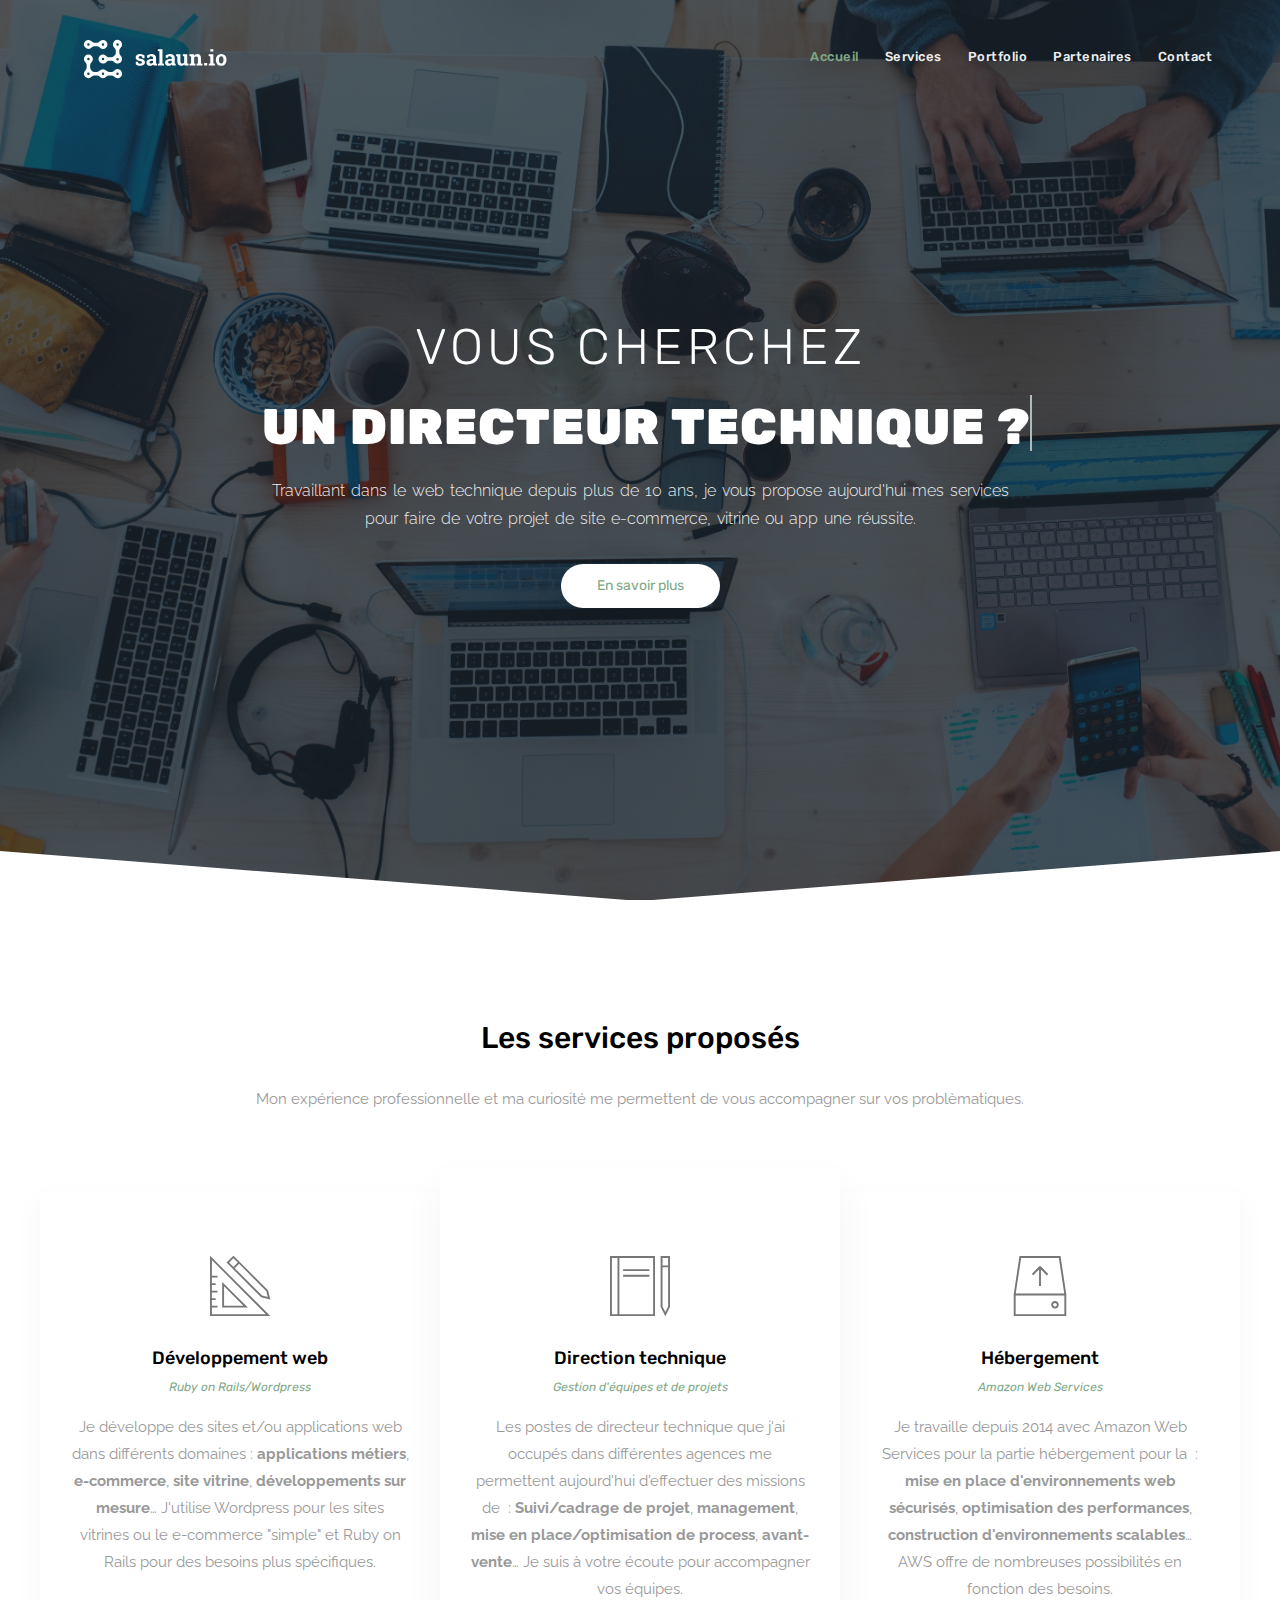
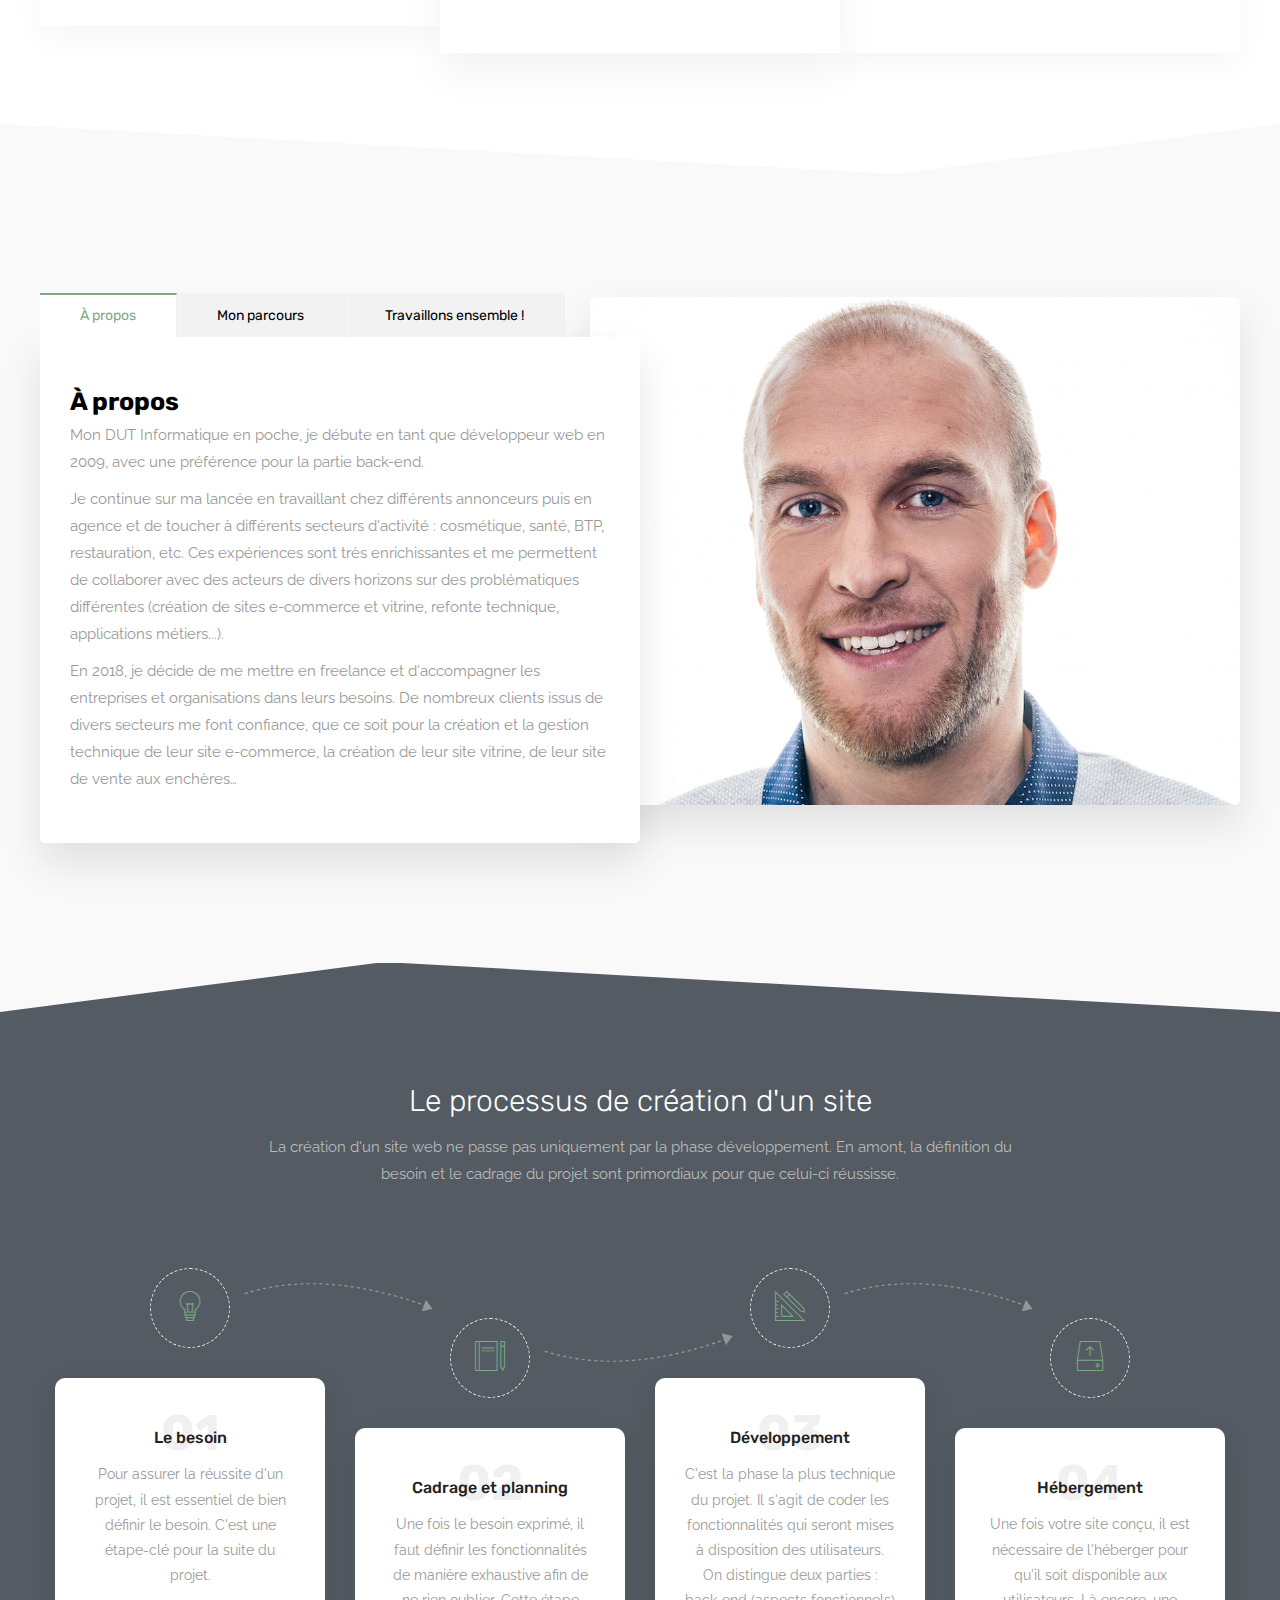
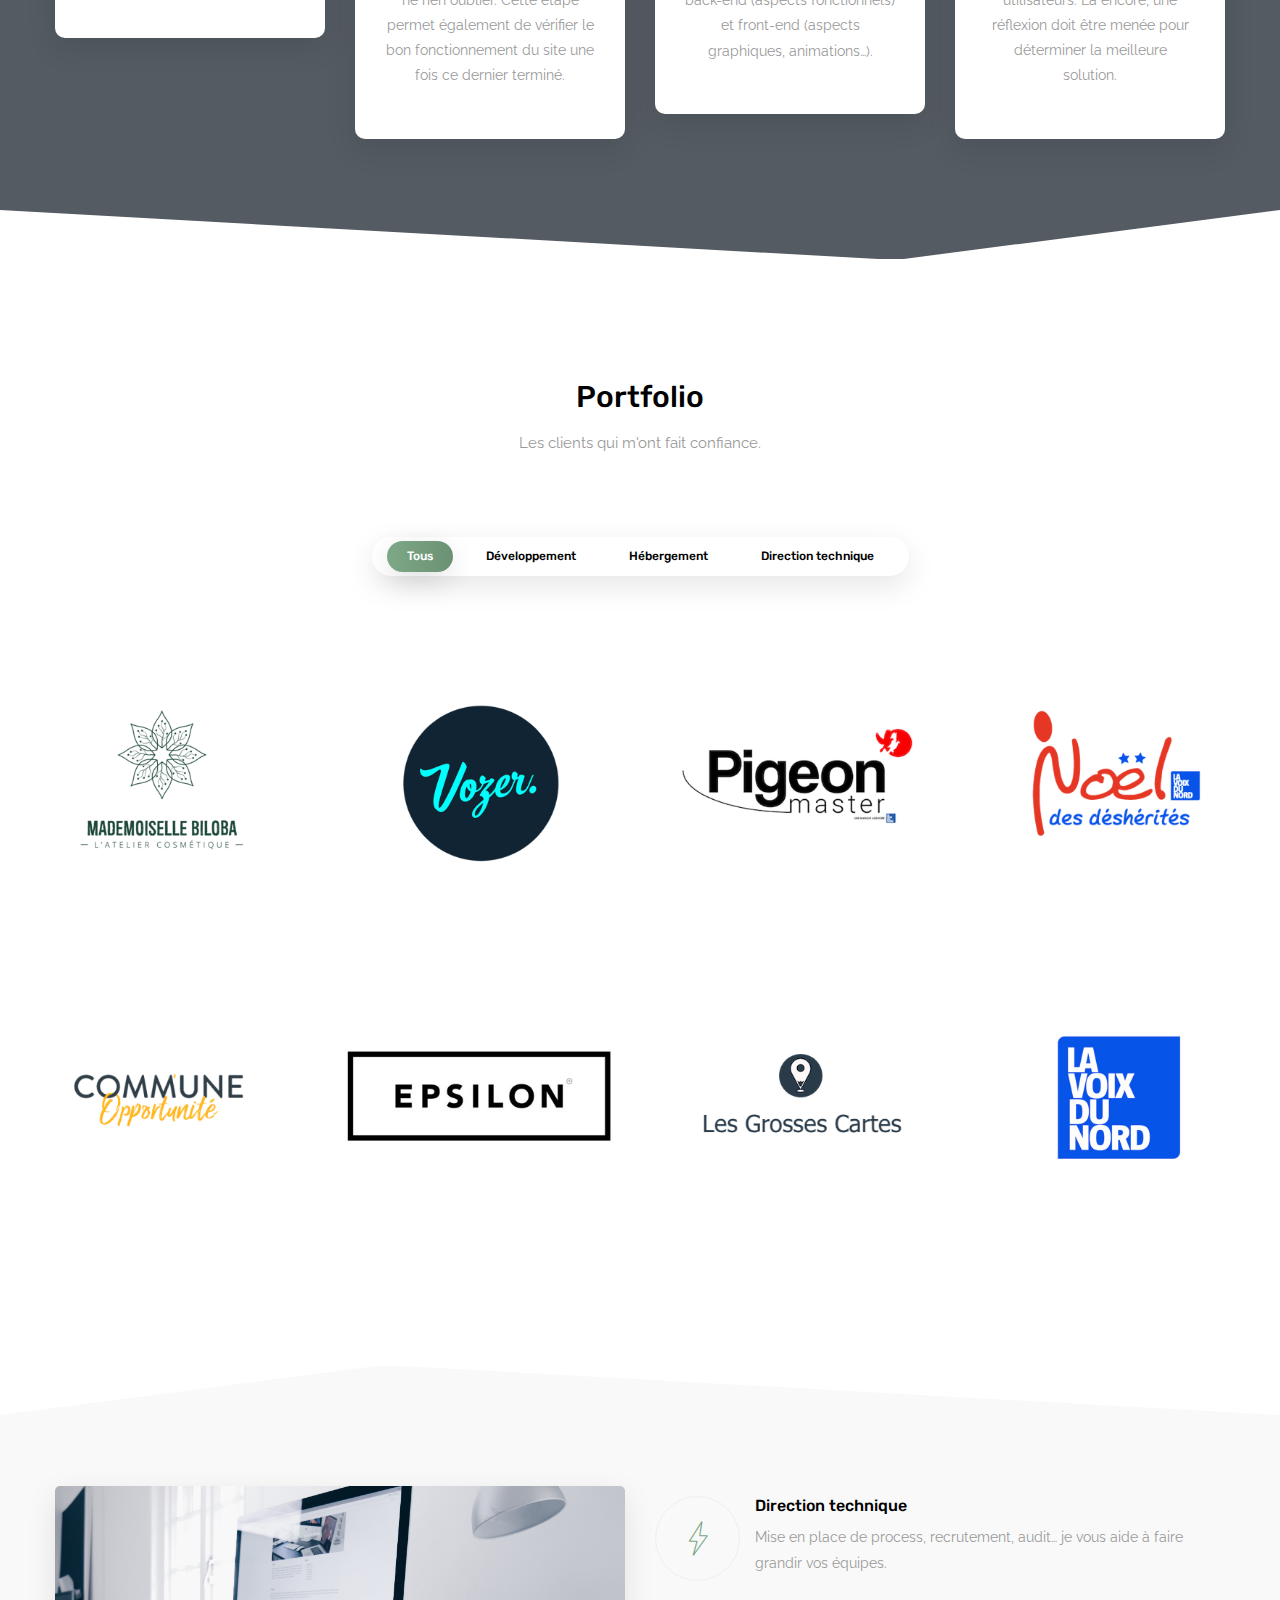
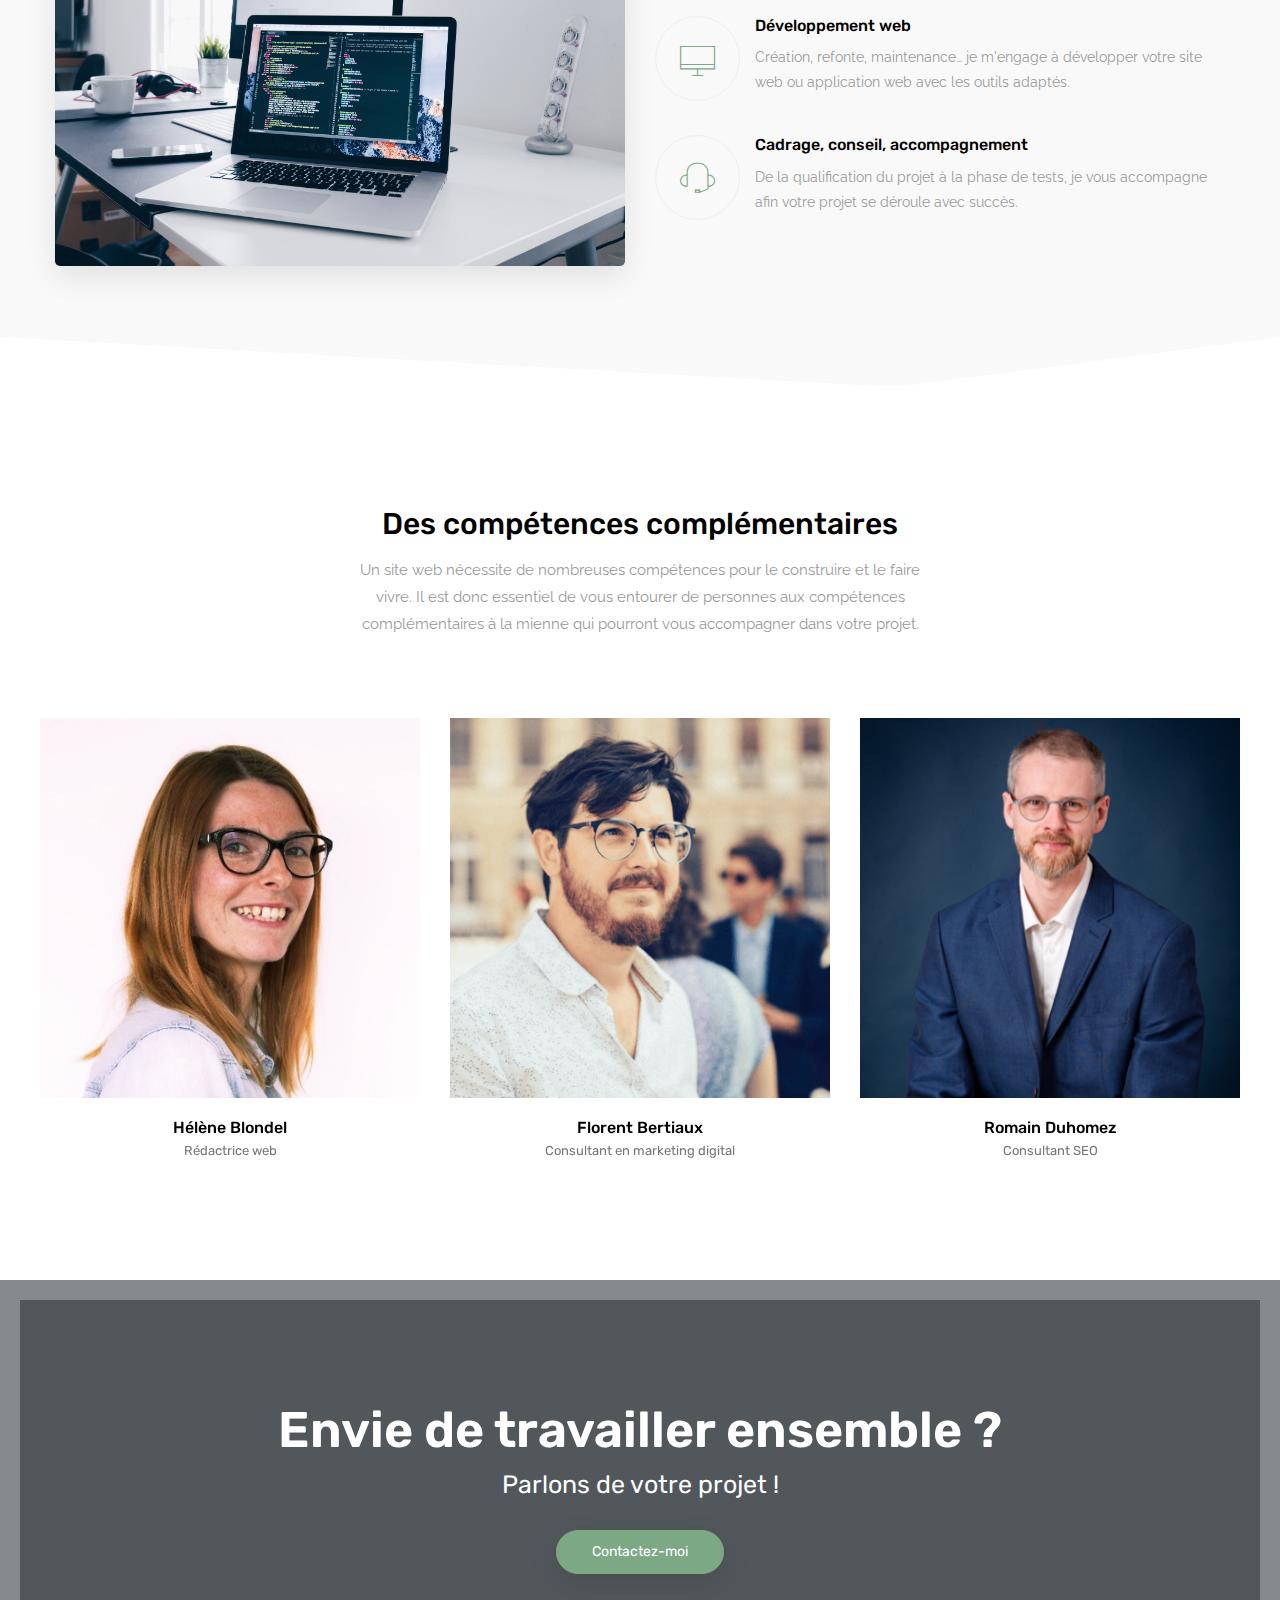
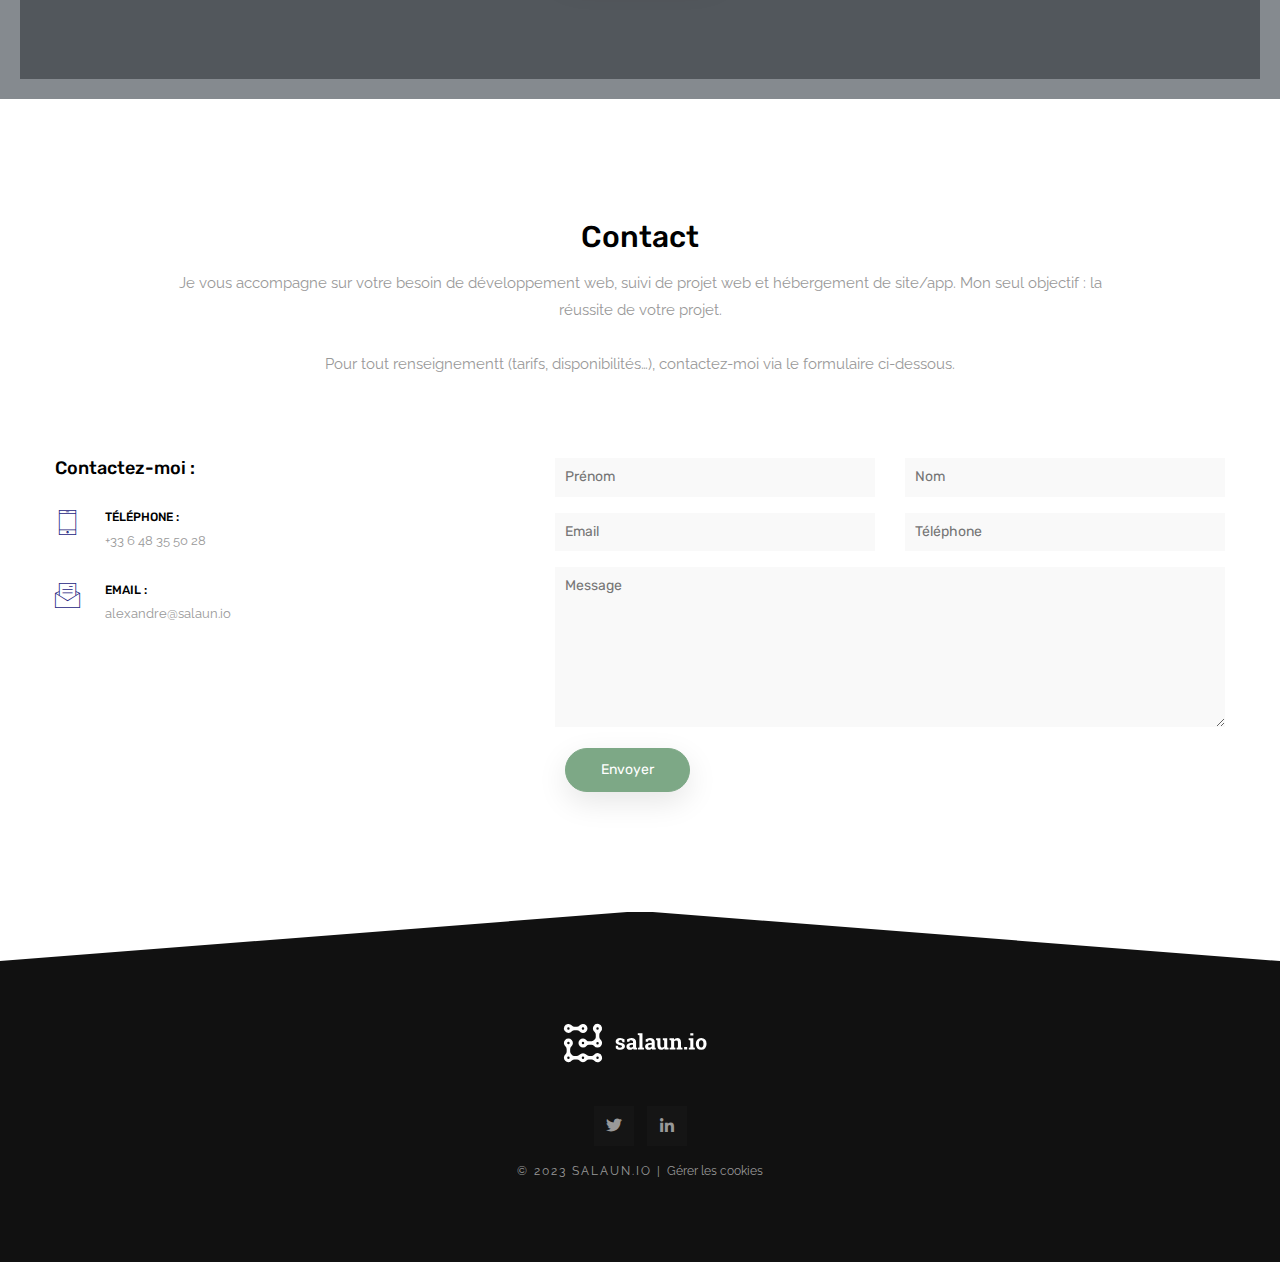
==== commit f8ff9aad: "Update hp" ====
--- a/index.html
+++ b/index.html
@@ -104,9 +104,6 @@
               <a class="nav-link" href="#" data-scroll-nav="3">Partenaires</a>
             </li>
 			      <li class="nav-item">
-			        <a class="nav-link" href="#" data-scroll-nav="4">Actualités</a>
-			      </li>
-			      <li class="nav-item">
 			        <a class="nav-link" href="#" data-scroll-nav="5">Contact</a>
 			      </li>
 			    </ul>
@@ -219,10 +216,13 @@
                       <h5 class="title">Mon parcours</h5>
                       <ul class="jobs-history">
                         <li>
-                          Depuis 2019 | <b>Directeur technique/développeur web</b> – ​Freelance
+                          Depuis 2021 | <b>Co-fondateur & Directeur technique</b> – ​<a href="https://www.agence-bash.fr">(agence) BASH</a>
                         </li>
                         <li>
-                          Depuis 2018 | <b>​Directeur technique associé​</b> – <a href="" target="">​Comm’une opportunité</a>
+                          2019-2021 | <b>Directeur technique/développeur web</b> – ​Freelance
+                        </li>
+                        <li>
+                          2018-2022 | <b>​Directeur technique associé​</b> – <a href="" target="">​Comm’une opportunité</a>
                           <ul class='missions-list'>
                             <li>Développement web (Ruby on Rails) et gestion/cadrage de projet</li>
                           </ul>
@@ -496,21 +496,6 @@
                 </div>
               </div>
             </div>
-
-            <div class="col-lg-3 col-md-4 col-sm-6 items dev">
-              <div class="item-img">
-                <img src="img/portfolio/lens-lievin.png" alt="image">
-                <div class="item-img-overlay">
-                  <div class="overlay-info full-width">
-                    <p>Ruby on Rails</p>
-                    <h6>Développement sur mesure de <a href="https://maps.lesgrossescartes.com/m/lens-lievin-tourisme" target="_blank">cartes interactives</a> permettant la mise en avant de points d'intérêt.</h6>
-                    <a href="img/portfolio/lens-lievin2.png" class="popimg">
-                      <span class="icon"><i class="fas fa-long-arrow-alt-right"></i></span>
-                    </a>
-                  </div>
-                </div>
-              </div>
-            </div>
           </div>
         </div>
       </div>
